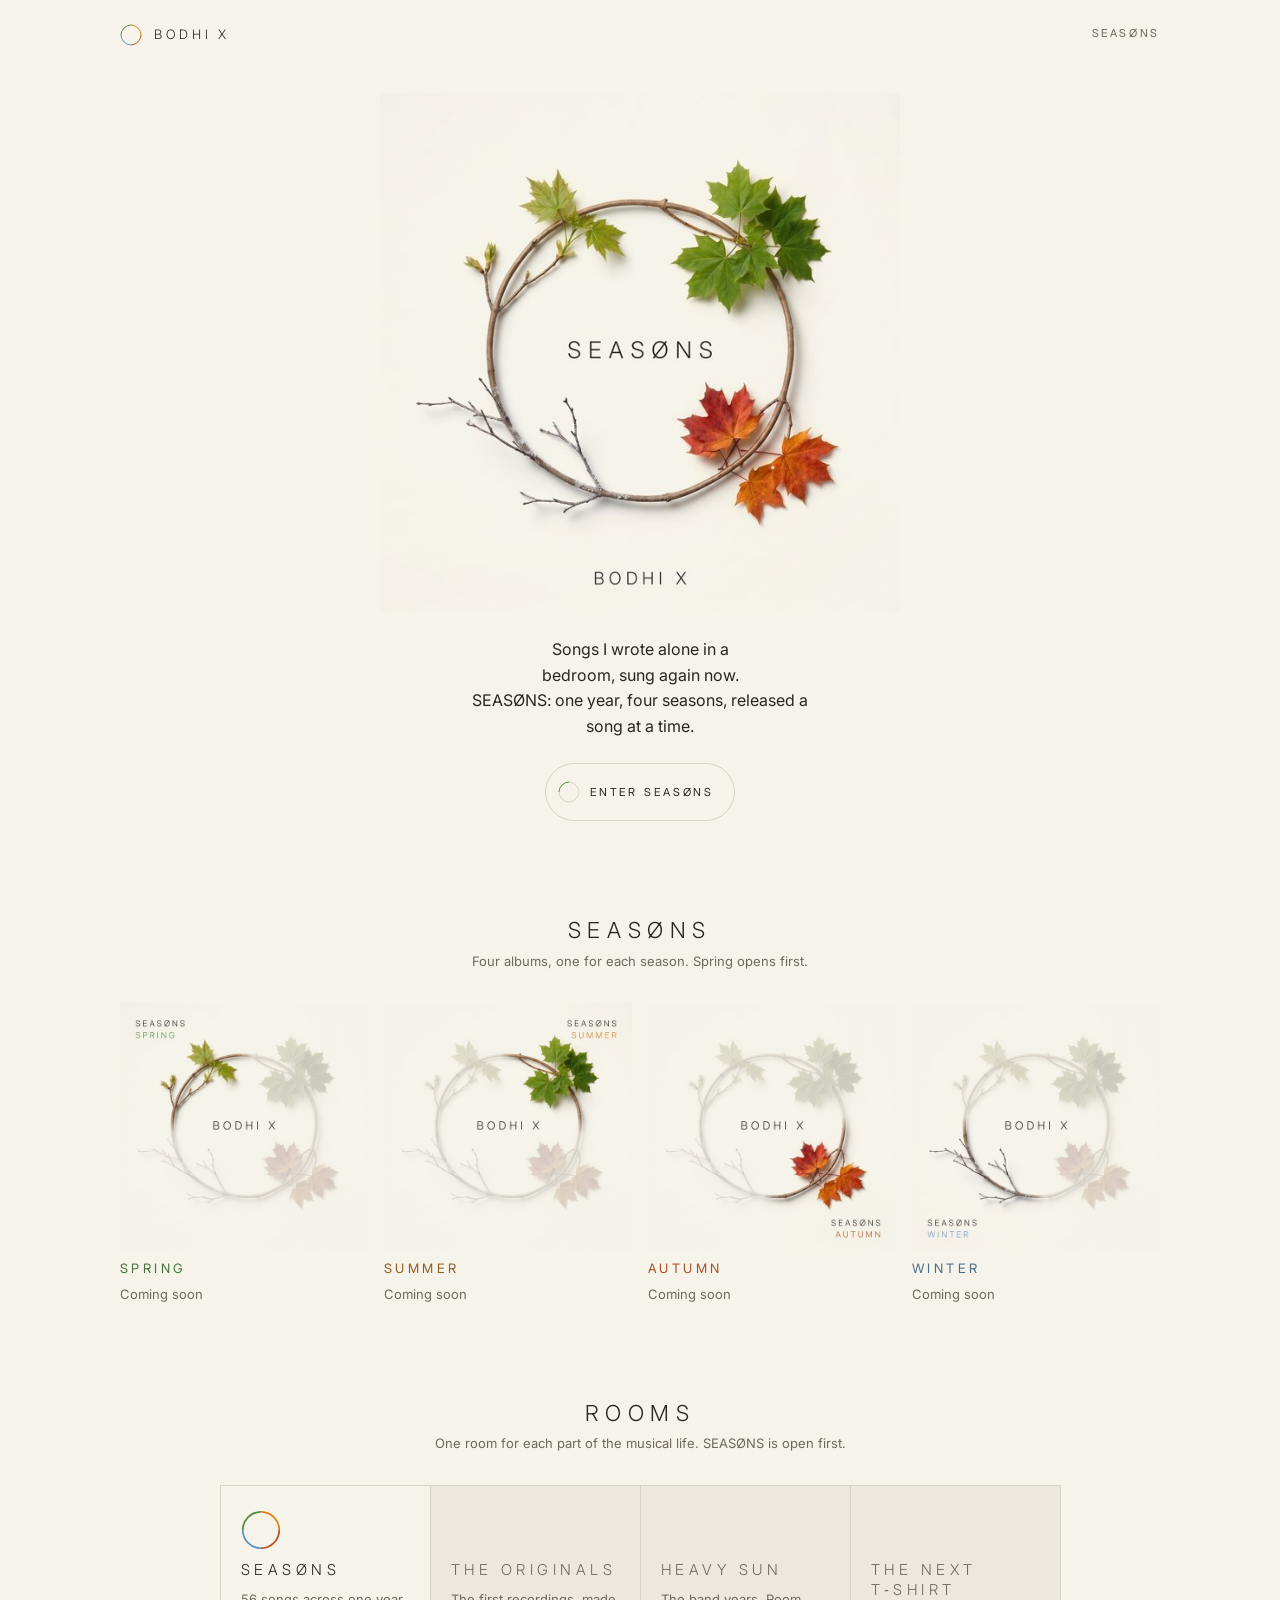
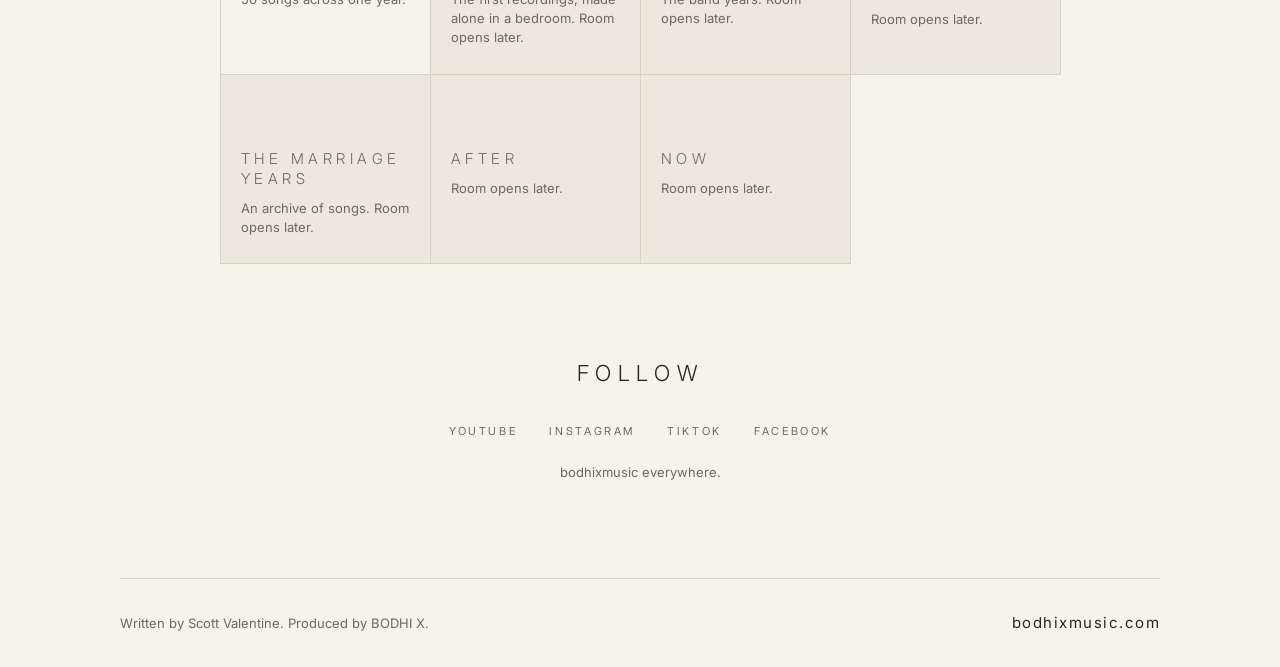
==== index.html @ 912df607 "bodhixmusic.com pre-launch site v1: home, the SEASØNS room, brand tokens and marks" ====
<!doctype html>
<html lang="en">
<head>
<meta charset="utf-8">
<meta name="viewport" content="width=device-width, initial-scale=1, viewport-fit=cover">
<title>BODHI X</title>
<meta name="description" content="Songs I wrote alone in a bedroom, sung again now. SEASØNS: one year, four seasons, released a song at a time.">
<link rel="canonical" href="https://bodhixmusic.com/">
<link rel="icon" type="image/svg+xml" href="/assets/marks/favicon.svg">
<link rel="apple-touch-icon" href="/assets/img/apple-touch-icon.png">
<meta name="theme-color" content="#F6F3EA">
<meta property="og:type" content="website">
<meta property="og:site_name" content="BODHI X">
<meta property="og:title" content="BODHI X">
<meta property="og:description" content="Songs I wrote alone in a bedroom, sung again now. SEASØNS: one year, four seasons, released a song at a time.">
<meta property="og:url" content="https://bodhixmusic.com/">
<meta property="og:image" content="https://bodhixmusic.com/assets/img/og-bodhixmusic-1200x630.jpg">
<meta property="og:image:width" content="1200">
<meta property="og:image:height" content="630">
<meta property="og:image:alt" content="The SEASØNS album cover: a branch bent into a circle carrying the year, with BODHI X below.">
<meta name="twitter:card" content="summary_large_image">
<link rel="preload" href="/assets/fonts/inter-variable-opsz-wght.woff2" as="font" type="font/woff2" crossorigin>
<link rel="stylesheet" href="/assets/tokens/tokens.css">
<link rel="stylesheet" href="/assets/css/bodhix.css">
<link rel="stylesheet" href="/assets/css/site.css">
</head>
<body class="bx">
<header class="site-head">
  <a class="home" href="/" aria-label="BODHI X, home"><img src="/assets/marks/ring-year.svg" alt="" width="22" height="22"><span class="bx-caps">BODHI X</span></a>
  <nav aria-label="Main"><a class="bx-tb" href="/seasons/">SEASØNS</a></nav>
</header>

<main>
  <section class="hero" aria-labelledby="hero-title">
    <h1 id="hero-title" class="visually-hidden">BODHI X: SEASØNS</h1>
    <a class="cover" href="/seasons/">
      <img src="/assets/img/seasons-complete-cover-1200.jpg" srcset="/assets/img/seasons-complete-cover-600.jpg 600w, /assets/img/seasons-complete-cover-1200.jpg 1200w" sizes="(min-width: 640px) 520px, 92vw" width="1200" height="1200" alt="The SEASØNS album cover: a real branch bent into a circle, carrying the year from spring buds to bare winter twigs, with SEASØNS in the open centre and BODHI X below.">
    </a>
    <p class="bio">Songs I wrote alone in a bedroom, sung again now.<br>SEASØNS: one year, four seasons, released a song at a time.</p>
    <a class="bx-seed enter" href="/seasons/"><img src="/assets/marks/ring-spring.svg" alt="" width="22" height="22"><span>Enter SEASØNS</span></a>
  </section>

  <section class="seasons" aria-labelledby="seasons-title">
    <h2 id="seasons-title" class="bx-caps section-title">SEASØNS</h2>
    <p class="bx-note lead">Four albums, one for each season. Spring opens first.</p>
    <ul class="season-grid">
      <li><img src="/assets/img/seasons-spring-cover-600.jpg" width="600" height="600" loading="lazy" alt="SEASØNS: Spring cover, the spring quarter of the branch in colour."><span class="bx-caps bx-label bx-spring">Spring</span><span class="bx-note">Coming soon</span></li>
      <li><img src="/assets/img/seasons-summer-cover-600.jpg" width="600" height="600" loading="lazy" alt="SEASØNS: Summer cover, the summer quarter of the branch in colour."><span class="bx-caps bx-label bx-summer">Summer</span><span class="bx-note">Coming soon</span></li>
      <li><img src="/assets/img/seasons-autumn-cover-600.jpg" width="600" height="600" loading="lazy" alt="SEASØNS: Autumn cover, the autumn quarter of the branch in colour."><span class="bx-caps bx-label bx-autumn">Autumn</span><span class="bx-note">Coming soon</span></li>
      <li><img src="/assets/img/seasons-winter-cover-600.jpg" width="600" height="600" loading="lazy" alt="SEASØNS: Winter cover, the winter quarter of the branch in colour."><span class="bx-caps bx-label bx-winter">Winter</span><span class="bx-note">Coming soon</span></li>
    </ul>
  </section>

  <section class="eras-wrap" aria-labelledby="eras-title">
    <h2 id="eras-title" class="bx-caps section-title">Rooms</h2>
    <p class="bx-note lead">One room for each part of the musical life. SEASØNS is open first.</p>
    <div class="bx-eras">
      <a class="bx-era open" href="/seasons/"><img class="mark" src="/assets/marks/ring-year.svg" alt="" width="40" height="40"><span class="bx-caps bx-title">SEASØNS</span><span class="bx-note">56 songs across one year.</span></a>
      <div class="bx-era closed"><span class="mark"></span><span class="bx-caps bx-title">The originals</span><span class="bx-note">The first recordings, made alone in a bedroom. Room opens later.</span></div>
      <div class="bx-era closed"><span class="mark"></span><span class="bx-caps bx-title">Heavy Sun</span><span class="bx-note">The band years. Room opens later.</span></div>
      <div class="bx-era closed"><span class="mark"></span><span class="bx-caps bx-title">The Next T‑Shirt</span><span class="bx-note">Room opens later.</span></div>
      <div class="bx-era closed"><span class="mark"></span><span class="bx-caps bx-title">The marriage years</span><span class="bx-note">An archive of songs. Room opens later.</span></div>
      <div class="bx-era closed"><span class="mark"></span><span class="bx-caps bx-title">After</span><span class="bx-note">Room opens later.</span></div>
      <div class="bx-era closed"><span class="mark"></span><span class="bx-caps bx-title">Now</span><span class="bx-note">Room opens later.</span></div>
    </div>
  </section>

  <!-- Mailing list: a spot is kept here for later. No sign-up form yet. -->

  <section class="follow" aria-labelledby="follow-title">
    <h2 id="follow-title" class="bx-caps section-title">Follow</h2>
    <ul class="links">
      <li><a class="bx-tb" href="https://www.youtube.com/@bodhixmusic" rel="me noopener" target="_blank">YouTube</a></li>
      <li><a class="bx-tb" href="https://www.instagram.com/bodhixmusic" rel="me noopener" target="_blank">Instagram</a></li>
      <li><a class="bx-tb" href="https://www.tiktok.com/@bodhixmusic" rel="me noopener" target="_blank">TikTok</a></li>
      <li><a class="bx-tb" href="https://www.facebook.com/bodhixmusic" rel="me noopener" target="_blank">Facebook</a></li>
    </ul>
    <p class="bx-note">bodhixmusic everywhere.</p>
  </section>
</main>

<footer class="site-foot">
  <p class="bx-note">Written by Scott Valentine. Produced by BODHI X.</p>
  <p class="bx-domain">bodhixmusic.com</p>
</footer>
</body>
</html>
---- assets/tokens/tokens.css ----
/* BODHI X tokens, generated from tokens/tokens.json. Single paper theme by design. */
@font-face{font-family:Inter;src:url(../fonts/inter-variable-opsz-wght.woff2) format("woff2");font-weight:100 900;font-display:swap}
:root{
  --paper:#F6F3EA;
  --paper-deep:#ECE8DE;
  --ink:#282623;
  --ink-2:#6E685F;
  --ghost:#D8D2C6;
  --spring:#528E42;
  --summer:#DE8018;
  --autumn:#BA5426;
  --winter:#5C96BE;
  --spring-text:#47733A;
  --summer-text:#935B1D;
  --autumn-text:#A84E26;
  --winter-text:#496D85;
  --space-1:4px;
  --space-2:8px;
  --space-3:12px;
  --space-4:16px;
  --space-5:24px;
  --space-6:32px;
  --space-7:48px;
  --space-8:64px;
  --space-9:96px;
  --radius-none:0px;
  --radius-pill:999px;
  --radius-round:50%;
  --safe-top-9x16:250px;
  --safe-bottom-9x16:420px;
  --safe-right-9x16:140px;
  --safe-left-9x16:64px;
  --cover-margin:6.25%;
  --endscreen-clear-16x9:44%;
  --font-inter:Inter, "Helvetica Neue", Arial, sans-serif;
  color-scheme:light;
}
.mark{font-family:var(--font-inter);font-size:44px;line-height:1.1;font-weight:300;letter-spacing:0.30em;font-variation-settings:"opsz" 32;text-transform:uppercase}
.title{font-family:var(--font-inter);font-size:22px;line-height:1.2;font-weight:300;letter-spacing:0.30em;font-variation-settings:"opsz" 32;text-transform:uppercase}
.label{font-family:var(--font-inter);font-size:13px;line-height:1.4;font-weight:400;letter-spacing:0.26em;font-variation-settings:"opsz" 32;text-transform:uppercase}
.ui{font-family:var(--font-inter);font-size:11px;line-height:1.3;font-weight:400;letter-spacing:0.24em;font-variation-settings:"opsz" 32;text-transform:uppercase}
.lyric-lg{font-family:var(--font-inter);font-size:32px;line-height:1.4;font-weight:300;letter-spacing:0.01em;font-variation-settings:"opsz" 32}
.lyric{font-family:var(--font-inter);font-size:20px;line-height:1.5;font-weight:300;letter-spacing:0.01em;font-variation-settings:"opsz" 32}
.body{font-family:var(--font-inter);font-size:15px;line-height:1.6;font-weight:400}
.note{font-family:var(--font-inter);font-size:13px;line-height:1.45;font-weight:400}
.domain{font-family:var(--font-inter);font-size:15px;line-height:1.3;font-weight:400;letter-spacing:0.10em}
---- assets/css/bodhix.css ----
/* BODHI X spine components. Class prefix bx-. Values come from tokens.css; fallbacks match tokens.json. */
.bx{font-family:var(--font-inter,Inter,"Helvetica Neue",Arial,sans-serif);color:var(--ink,#282623);-webkit-font-smoothing:antialiased}
.bx-caps{text-transform:uppercase;font-weight:300;font-variation-settings:"opsz" 32;letter-spacing:.30em;margin-right:-.30em}
.bx-mark{font-size:44px;line-height:1.1}
.bx-title{font-size:22px;line-height:1.2}
.bx-label{font-size:13px;line-height:1.4;font-weight:400;letter-spacing:.26em;margin-right:-.26em}
.bx-domain{font-size:15px;letter-spacing:.10em;font-weight:400}
.bx-note{font-size:13px;line-height:1.45;color:var(--ink-2,#6E685F)}
.bx-lyric{font-weight:300;font-variation-settings:"opsz" 32;font-size:20px;line-height:1.5;letter-spacing:.01em;text-wrap:balance}
.bx-lyric .w{opacity:.28;transition:opacity .35s ease}
.bx-lyric .w.on{opacity:1}
.bx-spring{color:var(--spring-text,#47733A)}.bx-summer{color:var(--summer-text,#935B1D)}.bx-autumn{color:var(--autumn-text,#A84E26)}.bx-winter{color:var(--winter-text,#496D85)}
.bx-lg-spring{color:var(--spring,#528E42)}.bx-lg-summer{color:var(--summer,#DE8018)}.bx-lg-autumn{color:var(--autumn,#BA5426)}.bx-lg-winter{color:var(--winter,#5C96BE)}
.bx-stage{background:var(--paper,#F6F3EA);padding:24px 16px;display:flex;gap:32px;flex-wrap:wrap;align-items:center;justify-content:center}

/* season stack */
.bx-stack{display:inline-flex;flex-direction:column;gap:6px;font-size:13px}
.bx-stack.right{align-items:flex-end;text-align:right}

/* track line: the end card's text stack */
.bx-trackline{display:flex;flex-direction:column;align-items:center;gap:14px;text-align:center}

/* end card */
.bx-endcard{position:relative;aspect-ratio:9/16;width:270px;max-width:100%;background:var(--paper,#F6F3EA);display:flex;flex-direction:column;align-items:center;padding-top:7.8%}
.bx-endcard img{width:87%;aspect-ratio:1;box-shadow:0 8px 22px rgba(40,38,35,.16);display:block}
.bx-endcard .bx-trackline{margin-top:7%;gap:6px}
.bx-endcard .bx-label{font-size:8px}.bx-endcard .bx-title{font-size:13px}.bx-endcard .bx-domain{font-size:8px}

/* paper tab on a song world */
.bx-tab{display:inline-flex;flex-direction:column;align-items:center;gap:8px;background:var(--paper,#F6F3EA);padding:14px 28px}
.bx-tab .bx-title{font-size:15px}.bx-tab .bx-label{font-size:10px}

/* web: actions */
.bx-tb{background:none;border:0;padding:0;min-height:44px;cursor:pointer;color:var(--ink-2,#6E685F);font:inherit;font-size:11px;font-weight:400;letter-spacing:.24em;text-transform:uppercase;font-variation-settings:"opsz" 32;border-bottom:1px solid transparent;transition:color .3s}
.bx-tb:hover,.bx-tb[aria-pressed="true"]{color:var(--ink,#282623)}
.bx-tb[aria-pressed="true"]{border-bottom-color:currentColor}
.bx-seed{display:inline-flex;align-items:center;gap:10px;min-height:44px;padding:6px 20px 6px 12px;border:1px solid var(--ghost,#D8D2C6);border-radius:var(--radius-pill,999px);background:var(--paper,#F6F3EA);color:var(--ink,#282623);cursor:pointer;font:inherit;font-size:11px;letter-spacing:.26em;text-transform:uppercase;font-variation-settings:"opsz" 32;transition:border-color .3s}
.bx-seed:hover{border-color:var(--ink-2,#6E685F)}
.bx-round{width:46px;height:46px;border-radius:50%;border:1px solid var(--ghost,#D8D2C6);background:transparent;display:grid;place-items:center;color:var(--ink,#282623);cursor:pointer;transition:border-color .3s}
.bx-round:hover{border-color:var(--ink-2,#6E685F)}
.bx-round svg{width:18px;height:18px}
.bx-round.small{width:40px;height:40px;color:var(--ink-2,#6E685F)}.bx-round.small svg{width:12px;height:12px}
:focus-visible{outline:2px solid var(--ink,#282623);outline-offset:4px}

/* web: player dock */
.bx-dock{display:flex;align-items:center;gap:14px;max-width:520px;width:100%}
.bx-dock .trk{flex:1;min-width:0}
.bx-dock .trk p{margin:0}
.bx-time{font-size:12px;color:var(--ink-2,#6E685F);font-variant-numeric:tabular-nums}

/* web: song list */
.bx-songs{list-style:none;margin:0;padding:0;max-width:520px;width:100%}
.bx-song{display:grid;grid-template-columns:3.5em 1fr auto;align-items:center;gap:12px;padding:12px 0;border-bottom:1px solid var(--ghost,#D8D2C6)}
.bx-song .n{font-size:12px;color:var(--ink-2,#6E685F);font-variant-numeric:tabular-nums;letter-spacing:.1em}
.bx-song .t{font-size:13px;letter-spacing:.26em;text-transform:uppercase;font-variation-settings:"opsz" 32;font-weight:400}
.bx-song .s{font-size:12px;color:var(--ink-2,#6E685F)}
.bx-song.waiting .t{color:var(--ink-2,#6E685F)}
.bx-dot{display:inline-block;width:7px;height:7px;border-radius:50%;margin-right:8px;vertical-align:1px;background:var(--ghost,#D8D2C6)}
.bx-dot.spring{background:var(--spring,#528E42)}.bx-dot.summer{background:var(--summer,#DE8018)}.bx-dot.autumn{background:var(--autumn,#BA5426)}.bx-dot.winter{background:var(--winter,#5C96BE)}

/* web: era room */
.bx-eras{display:grid;grid-template-columns:repeat(auto-fit,minmax(200px,1fr));gap:1px;background:var(--ghost,#D8D2C6);border:1px solid var(--ghost,#D8D2C6);max-width:640px;width:100%}
.bx-era{background:var(--paper,#F6F3EA);padding:24px 20px;display:flex;flex-direction:column;gap:10px;min-height:140px}
.bx-era .mark{width:40px;height:40px}
.bx-era.closed{background:var(--paper-deep,#ECE8DE)}
.bx-era.closed .bx-title{color:var(--ink-2,#6E685F)}

/* web: credits */
.bx-credits{display:grid;grid-template-columns:auto 1fr;gap:4px 18px;font-size:14px;margin:0}
.bx-credits dt{color:var(--ink-2,#6E685F)}.bx-credits dd{margin:0}
---- assets/css/site.css ----
/* bodhixmusic.com page layout. Colours, type and components come from tokens.css and bodhix.css. Sparse like the cover: one subject, centred, paper around it. */
html{background:var(--paper)}
body{margin:0;background:var(--paper);color:var(--ink);font-family:var(--font-inter);font-size:15px;line-height:1.6;-webkit-font-smoothing:antialiased;
  padding-left:max(16px,env(safe-area-inset-left,0px));padding-right:max(16px,env(safe-area-inset-right,0px))}
a{color:inherit}
img{max-width:100%;height:auto;display:block}
.visually-hidden{position:absolute!important;width:1px;height:1px;overflow:hidden;clip:rect(0 0 0 0);white-space:nowrap}

.site-head{display:flex;justify-content:space-between;align-items:center;max-width:1040px;margin:0 auto;
  padding-top:calc(env(safe-area-inset-top,0px) + 12px);padding-bottom:12px}
.site-head nav a{text-decoration:none;display:inline-flex;align-items:center}
.home{display:inline-flex;align-items:center;gap:12px;text-decoration:none;min-height:44px}
.home .bx-caps{font-size:13px;letter-spacing:.30em}

main{max-width:1040px;margin:0 auto;display:grid;gap:var(--space-9)}

.hero{display:flex;flex-direction:column;align-items:center;text-align:center;gap:var(--space-5);padding-top:var(--space-5)}
.hero .cover{display:block;width:min(520px,100%)}
.hero .cover img{width:100%;aspect-ratio:1}
.bio{margin:0;max-width:34ch;font-size:16px;line-height:1.6;text-wrap:balance}
.enter{text-decoration:none}
.enter span{white-space:nowrap}

.section-title{margin:0;font-size:22px;line-height:1.2;letter-spacing:.30em;text-align:center}
.lead{margin:var(--space-2) 0 0;text-align:center}
.seasons,.eras-wrap,.follow{display:flex;flex-direction:column;align-items:center}

.season-grid{list-style:none;margin:var(--space-6) 0 0;padding:0;display:grid;grid-template-columns:repeat(2,minmax(0,1fr));gap:var(--space-5) var(--space-4);width:100%;max-width:640px}
@media (min-width:860px){.season-grid{grid-template-columns:repeat(4,minmax(0,1fr));max-width:1040px}}
.season-grid li{display:flex;flex-direction:column;gap:var(--space-2);min-width:0}
.season-grid img{width:100%;aspect-ratio:1;background:var(--paper-deep)}
.season-grid .bx-label{margin-right:0}

.eras-wrap .bx-eras{margin-top:var(--space-6);background:none;border:0;gap:0;padding:1px 0 0 1px;max-width:840px}
.eras-wrap .bx-era{border:1px solid var(--ghost);margin:-1px 0 0 -1px}
.bx-era{text-decoration:none}
.bx-era.open:hover .bx-title,.bx-era.open:focus-visible .bx-title{text-decoration:underline;text-underline-offset:6px;text-decoration-thickness:1px}
.bx-era .bx-title{font-size:15px;line-height:1.35}
.bx-era .mark{display:block}

.follow .links{list-style:none;margin:var(--space-5) 0 var(--space-2);padding:0;display:flex;flex-wrap:wrap;justify-content:center;gap:var(--space-2) var(--space-6)}
.follow .bx-tb{display:inline-flex;align-items:center;text-decoration:none}
.follow .bx-note{margin:0}

.site-foot{max-width:1040px;margin:var(--space-9) auto 0;padding:var(--space-6) 0 calc(env(safe-area-inset-bottom,0px) + var(--space-6));border-top:1px solid var(--ghost);
  display:flex;flex-wrap:wrap;justify-content:space-between;align-items:baseline;gap:var(--space-2) var(--space-5)}
.site-foot p{margin:0}

@media (prefers-reduced-motion:reduce){*{transition:none!important;animation:none!important}}
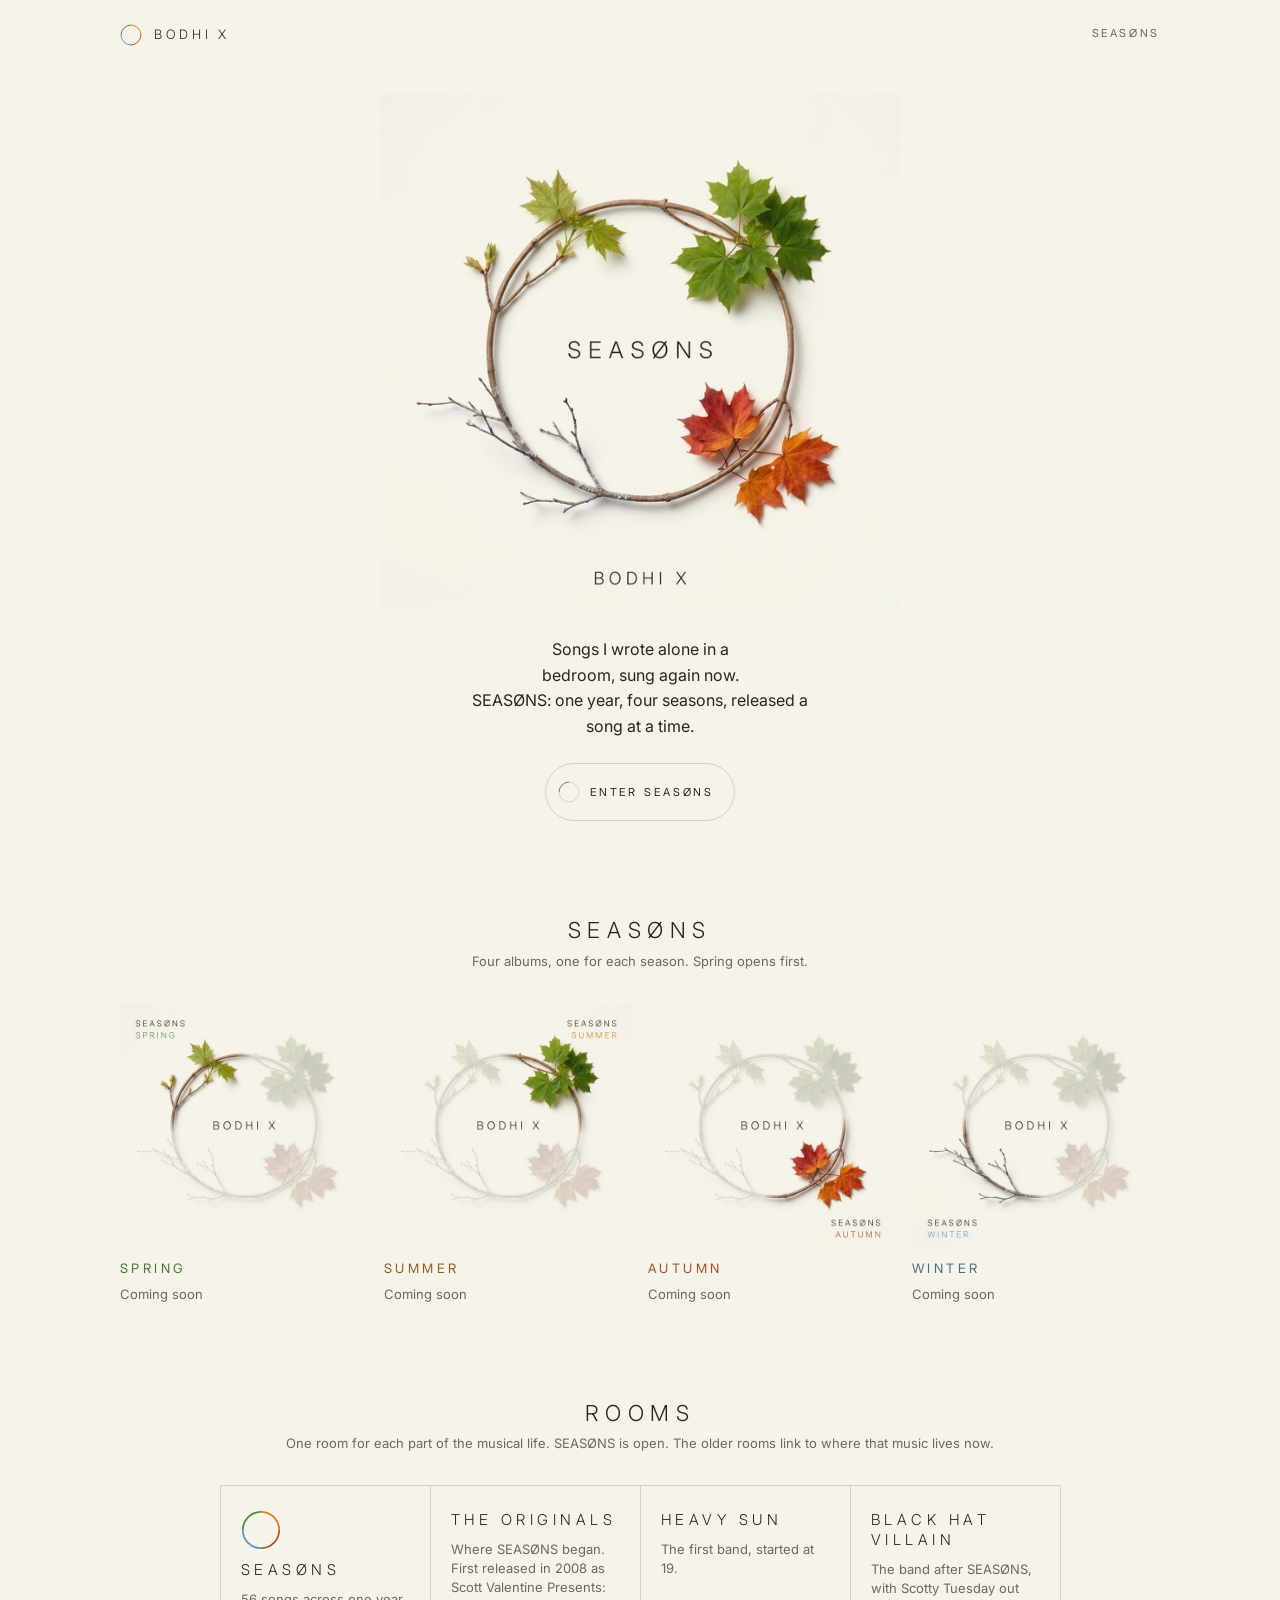
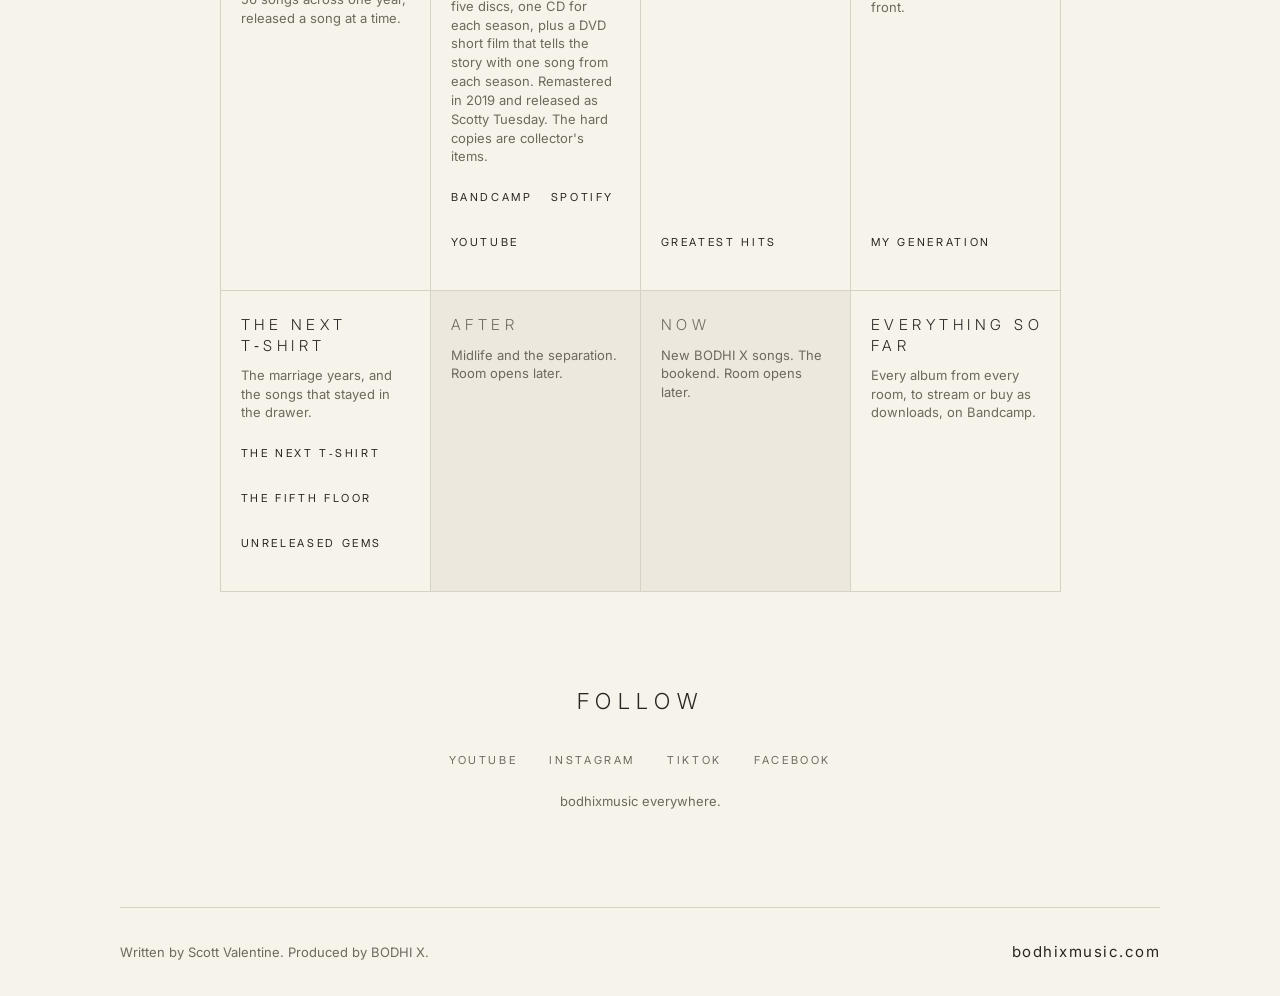
==== commit fba75933: "Rooms: the originals, Heavy Sun, Black Hat Villain and The Next T-Shirt link to the older music Co-A" ====
--- a/index.html
+++ b/index.html
@@ -53,15 +53,16 @@
 
   <section class="eras-wrap" aria-labelledby="eras-title">
     <h2 id="eras-title" class="bx-caps section-title">Rooms</h2>
-    <p class="bx-note lead">One room for each part of the musical life. SEASØNS is open first.</p>
+    <p class="bx-note lead">One room for each part of the musical life. SEASØNS is open. The older rooms link to where that music lives now.</p>
     <div class="bx-eras">
-      <a class="bx-era open" href="/seasons/"><img class="mark" src="/assets/marks/ring-year.svg" alt="" width="40" height="40"><span class="bx-caps bx-title">SEASØNS</span><span class="bx-note">56 songs across one year.</span></a>
-      <div class="bx-era closed"><span class="mark"></span><span class="bx-caps bx-title">The originals</span><span class="bx-note">The first recordings, made alone in a bedroom. Room opens later.</span></div>
-      <div class="bx-era closed"><span class="mark"></span><span class="bx-caps bx-title">Heavy Sun</span><span class="bx-note">The band years. Room opens later.</span></div>
-      <div class="bx-era closed"><span class="mark"></span><span class="bx-caps bx-title">The Next T‑Shirt</span><span class="bx-note">Room opens later.</span></div>
-      <div class="bx-era closed"><span class="mark"></span><span class="bx-caps bx-title">The marriage years</span><span class="bx-note">An archive of songs. Room opens later.</span></div>
-      <div class="bx-era closed"><span class="mark"></span><span class="bx-caps bx-title">After</span><span class="bx-note">Room opens later.</span></div>
-      <div class="bx-era closed"><span class="mark"></span><span class="bx-caps bx-title">Now</span><span class="bx-note">Room opens later.</span></div>
+      <a class="bx-era open" href="/seasons/"><img class="mark" src="/assets/marks/ring-year.svg" alt="" width="40" height="40"><span class="bx-caps bx-title">SEASØNS</span><span class="bx-note">56 songs across one year, released a song at a time.</span></a>
+      <div class="bx-era linked"><span class="bx-caps bx-title">The originals</span><span class="bx-note">Where SEASØNS began. First released in 2008 as Scott Valentine Presents: five discs, one CD for each season, plus a DVD short film that tells the story with one song from each season. Remastered in 2019 and released as Scotty Tuesday. The hard copies are collector's items.</span><span class="era-links"><a class="bx-tb" href="https://scottytuesday.bandcamp.com/album/seasons-original-masters" rel="me noopener" target="_blank">Bandcamp</a><a class="bx-tb" href="https://open.spotify.com/artist/1jKYWx4scefBPx9Z6tCu8C" rel="me noopener" target="_blank">Spotify</a><a class="bx-tb" href="https://www.youtube.com/@ScottValentine1975" rel="me noopener" target="_blank">YouTube</a></span></div>
+      <div class="bx-era linked"><span class="bx-caps bx-title">Heavy Sun</span><span class="bx-note">The first band, started at 19.</span><span class="era-links"><a class="bx-tb" href="https://scottytuesday.bandcamp.com/album/greatest-hits" rel="me noopener" target="_blank">Greatest Hits</a></span></div>
+      <div class="bx-era linked"><span class="bx-caps bx-title">Black Hat Villain</span><span class="bx-note">The band after SEASØNS, with Scotty Tuesday out front.</span><span class="era-links"><a class="bx-tb" href="https://scottytuesday.bandcamp.com/album/my-generation" rel="me noopener" target="_blank">My Generation</a></span></div>
+      <div class="bx-era linked"><span class="bx-caps bx-title">The Next T&#8209;Shirt</span><span class="bx-note">The marriage years, and the songs that stayed in the drawer.</span><span class="era-links"><a class="bx-tb" href="https://scottytuesday.bandcamp.com/album/the-next-t-shirt" rel="me noopener" target="_blank">The Next T&#8209;Shirt</a><a class="bx-tb" href="https://scottytuesday.bandcamp.com/album/the-fifth-floor" rel="me noopener" target="_blank">The Fifth Floor</a><a class="bx-tb" href="https://scottytuesday.bandcamp.com/album/unreleased-gems" rel="me noopener" target="_blank">Unreleased Gems</a></span></div>
+      <div class="bx-era closed"><span class="bx-caps bx-title">After</span><span class="bx-note">Midlife and the separation. Room opens later.</span></div>
+      <div class="bx-era closed"><span class="bx-caps bx-title">Now</span><span class="bx-note">New BODHI X songs. The bookend. Room opens later.</span></div>
+      <a class="bx-era linked all" href="https://scottytuesday.bandcamp.com" rel="me noopener" target="_blank"><span class="bx-caps bx-title">Everything so far</span><span class="bx-note">Every album from every room, to stream or buy as downloads, on Bandcamp.</span></a>
     </div>
   </section>
 
--- a/assets/css/site.css
+++ b/assets/css/site.css
@@ -47,3 +47,13 @@
 .site-foot p{margin:0}
 
 @media (prefers-reduced-motion:reduce){*{transition:none!important;animation:none!important}}
+/* phone fit: keep long tracked room titles inside the screen */
+main,.hero,.seasons,.eras-wrap,.follow{min-width:0;max-width:100%}
+.eras-wrap .bx-eras{grid-template-columns:repeat(auto-fit,minmax(min(200px,100%),1fr))}
+.bx-era,.bx-era .bx-title{min-width:0;overflow-wrap:anywhere}
+/* rooms that link out to the older music */
+.bx-era.linked{background:var(--paper)}
+.era-links{display:flex;flex-wrap:wrap;gap:0 18px;margin-top:auto}
+.era-links .bx-tb{display:inline-flex;align-items:center;text-decoration:none;color:var(--ink)}
+.era-links .bx-tb:hover,.era-links .bx-tb:focus-visible{border-bottom-color:currentColor}
+.bx-era.all:hover .bx-title,.bx-era.all:focus-visible .bx-title{text-decoration:underline;text-underline-offset:6px;text-decoration-thickness:1px}
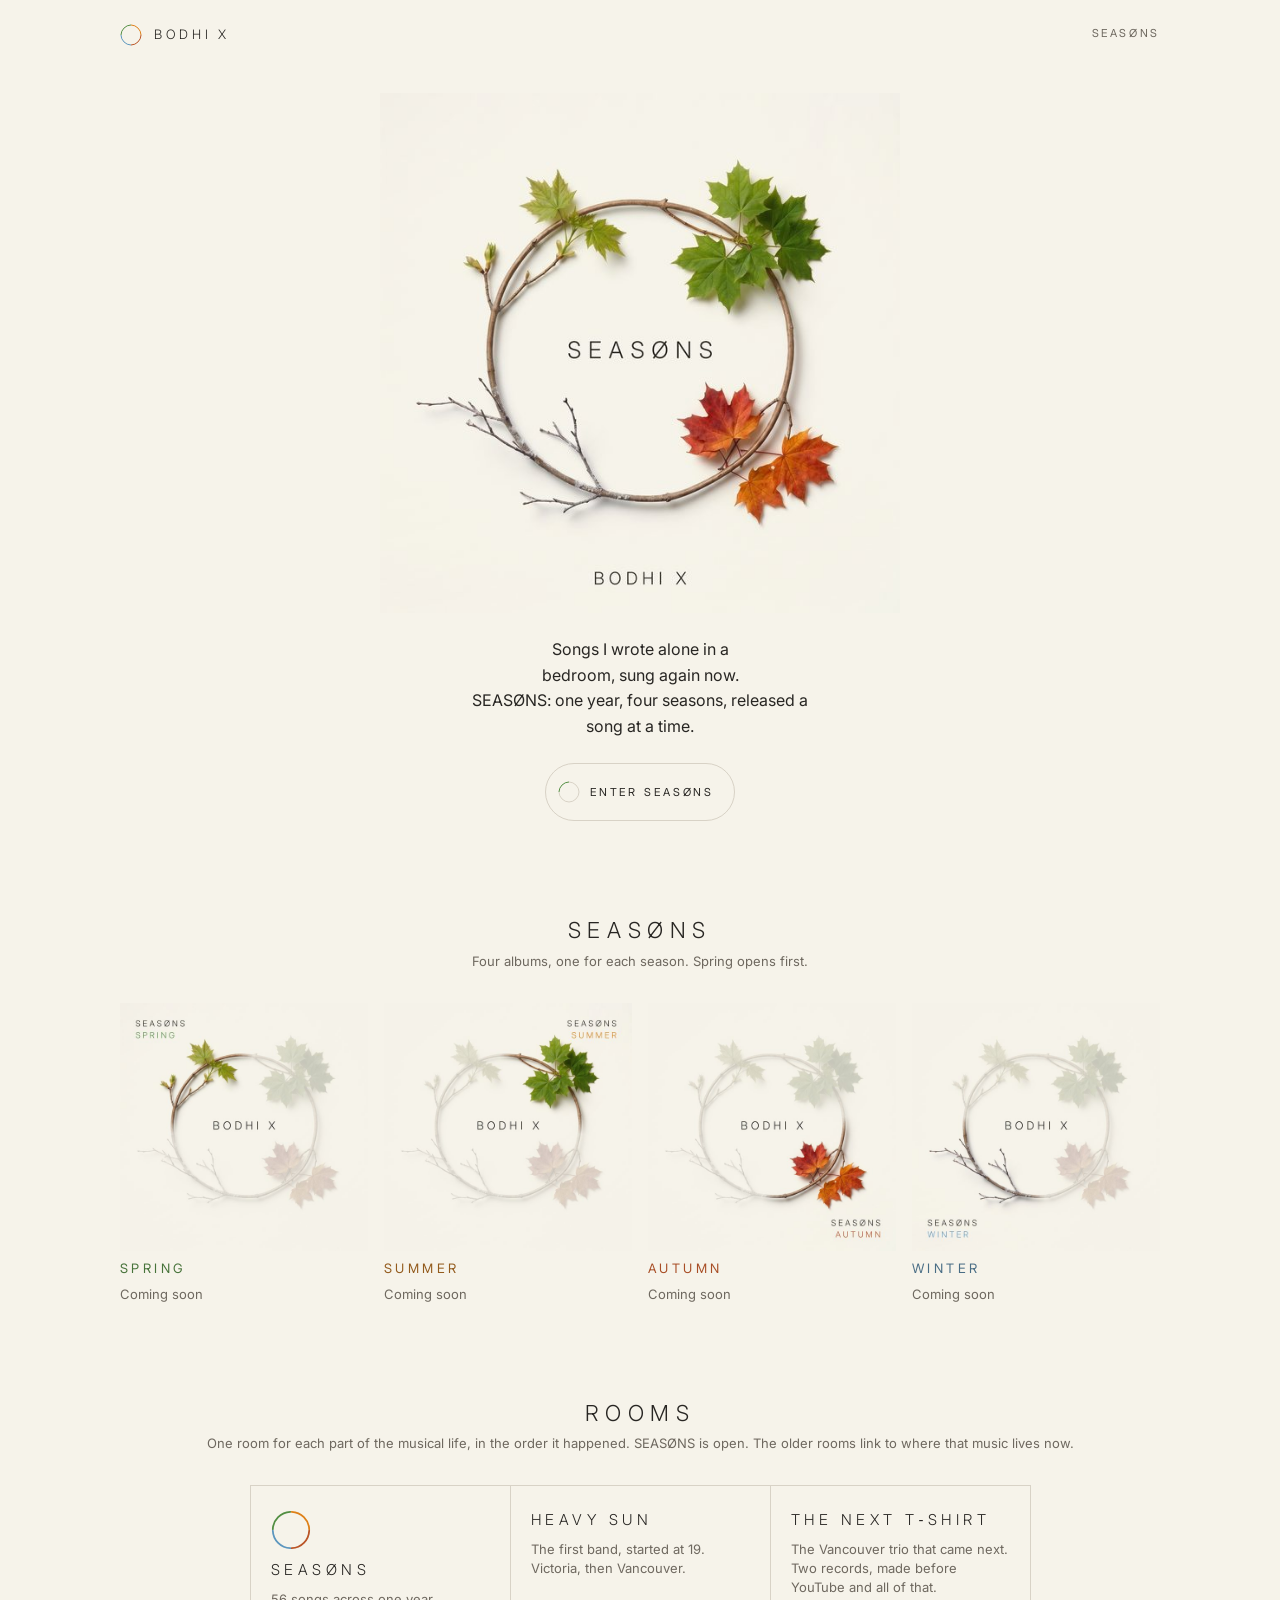
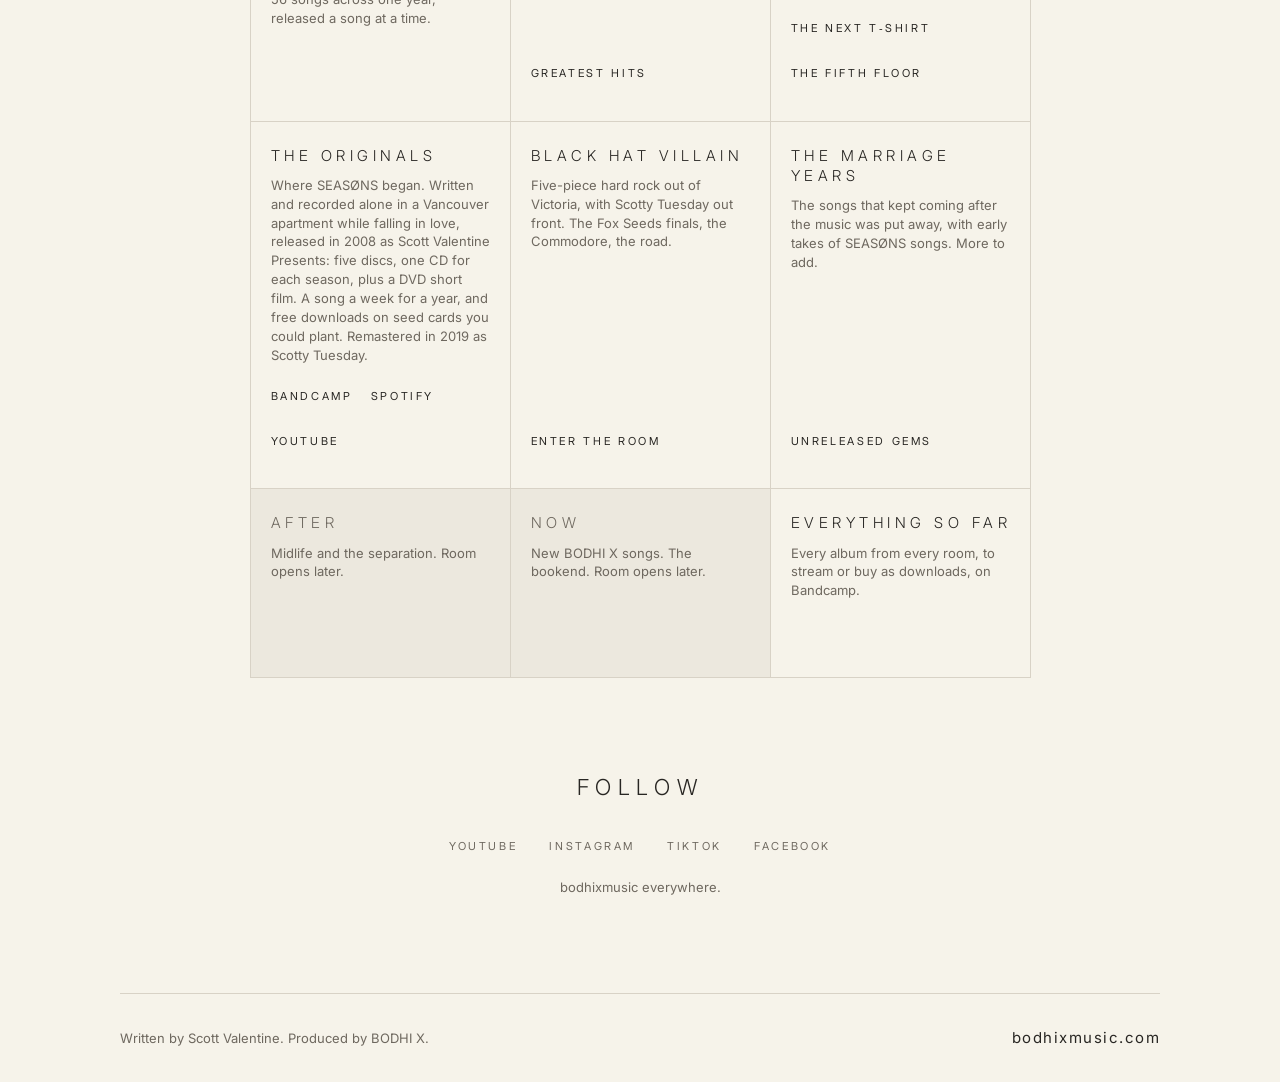
==== commit dab0dd43: "Rooms in the order they happened; Black Hat Villain room page in the My Generation look Co-Authored-" ====
--- a/index.html
+++ b/index.html
@@ -53,13 +53,14 @@
 
   <section class="eras-wrap" aria-labelledby="eras-title">
     <h2 id="eras-title" class="bx-caps section-title">Rooms</h2>
-    <p class="bx-note lead">One room for each part of the musical life. SEASØNS is open. The older rooms link to where that music lives now.</p>
+    <p class="bx-note lead">One room for each part of the musical life, in the order it happened. SEASØNS is open. The older rooms link to where that music lives now.</p>
     <div class="bx-eras">
       <a class="bx-era open" href="/seasons/"><img class="mark" src="/assets/marks/ring-year.svg" alt="" width="40" height="40"><span class="bx-caps bx-title">SEASØNS</span><span class="bx-note">56 songs across one year, released a song at a time.</span></a>
-      <div class="bx-era linked"><span class="bx-caps bx-title">The originals</span><span class="bx-note">Where SEASØNS began. First released in 2008 as Scott Valentine Presents: five discs, one CD for each season, plus a DVD short film that tells the story with one song from each season. Remastered in 2019 and released as Scotty Tuesday. The hard copies are collector's items.</span><span class="era-links"><a class="bx-tb" href="https://scottytuesday.bandcamp.com/album/seasons-original-masters" rel="me noopener" target="_blank">Bandcamp</a><a class="bx-tb" href="https://open.spotify.com/artist/1jKYWx4scefBPx9Z6tCu8C" rel="me noopener" target="_blank">Spotify</a><a class="bx-tb" href="https://www.youtube.com/@ScottValentine1975" rel="me noopener" target="_blank">YouTube</a></span></div>
-      <div class="bx-era linked"><span class="bx-caps bx-title">Heavy Sun</span><span class="bx-note">The first band, started at 19.</span><span class="era-links"><a class="bx-tb" href="https://scottytuesday.bandcamp.com/album/greatest-hits" rel="me noopener" target="_blank">Greatest Hits</a></span></div>
-      <div class="bx-era linked"><span class="bx-caps bx-title">Black Hat Villain</span><span class="bx-note">The band after SEASØNS, with Scotty Tuesday out front.</span><span class="era-links"><a class="bx-tb" href="https://scottytuesday.bandcamp.com/album/my-generation" rel="me noopener" target="_blank">My Generation</a></span></div>
-      <div class="bx-era linked"><span class="bx-caps bx-title">The Next T&#8209;Shirt</span><span class="bx-note">The marriage years, and the songs that stayed in the drawer.</span><span class="era-links"><a class="bx-tb" href="https://scottytuesday.bandcamp.com/album/the-next-t-shirt" rel="me noopener" target="_blank">The Next T&#8209;Shirt</a><a class="bx-tb" href="https://scottytuesday.bandcamp.com/album/the-fifth-floor" rel="me noopener" target="_blank">The Fifth Floor</a><a class="bx-tb" href="https://scottytuesday.bandcamp.com/album/unreleased-gems" rel="me noopener" target="_blank">Unreleased Gems</a></span></div>
+      <div class="bx-era linked"><span class="bx-caps bx-title">Heavy Sun</span><span class="bx-note">The first band, started at 19. Victoria, then Vancouver.</span><span class="era-links"><a class="bx-tb" href="https://scottytuesday.bandcamp.com/album/greatest-hits" rel="me noopener" target="_blank">Greatest Hits</a></span></div>
+      <div class="bx-era linked"><span class="bx-caps bx-title">The Next T&#8209;Shirt</span><span class="bx-note">The Vancouver trio that came next. Two records, made before YouTube and all of that.</span><span class="era-links"><a class="bx-tb" href="https://scottytuesday.bandcamp.com/album/the-next-t-shirt" rel="me noopener" target="_blank">The Next T&#8209;Shirt</a><a class="bx-tb" href="https://scottytuesday.bandcamp.com/album/the-fifth-floor" rel="me noopener" target="_blank">The Fifth Floor</a></span></div>
+      <div class="bx-era linked"><span class="bx-caps bx-title">The originals</span><span class="bx-note">Where SEASØNS began. Written and recorded alone in a Vancouver apartment while falling in love, released in 2008 as Scott Valentine Presents: five discs, one CD for each season, plus a DVD short film. A song a week for a year, and free downloads on seed cards you could plant. Remastered in 2019 as Scotty Tuesday.</span><span class="era-links"><a class="bx-tb" href="https://scottytuesday.bandcamp.com/album/seasons-original-masters" rel="me noopener" target="_blank">Bandcamp</a><a class="bx-tb" href="https://open.spotify.com/artist/1jKYWx4scefBPx9Z6tCu8C" rel="me noopener" target="_blank">Spotify</a><a class="bx-tb" href="https://www.youtube.com/@ScottValentine1975" rel="me noopener" target="_blank">YouTube</a></span></div>
+      <a class="bx-era open" href="/black-hat-villain/"><span class="bx-caps bx-title">Black Hat Villain</span><span class="bx-note">Five-piece hard rock out of Victoria, with Scotty Tuesday out front. The Fox Seeds finals, the Commodore, the road.</span><span class="era-links"><span class="bx-tb">Enter the room</span></span></a>
+      <div class="bx-era linked"><span class="bx-caps bx-title">The marriage years</span><span class="bx-note">The songs that kept coming after the music was put away, with early takes of SEASØNS songs. More to add.</span><span class="era-links"><a class="bx-tb" href="https://scottytuesday.bandcamp.com/album/unreleased-gems" rel="me noopener" target="_blank">Unreleased Gems</a></span></div>
       <div class="bx-era closed"><span class="bx-caps bx-title">After</span><span class="bx-note">Midlife and the separation. Room opens later.</span></div>
       <div class="bx-era closed"><span class="bx-caps bx-title">Now</span><span class="bx-note">New BODHI X songs. The bookend. Room opens later.</span></div>
       <a class="bx-era linked all" href="https://scottytuesday.bandcamp.com" rel="me noopener" target="_blank"><span class="bx-caps bx-title">Everything so far</span><span class="bx-note">Every album from every room, to stream or buy as downloads, on Bandcamp.</span></a>
--- a/assets/css/site.css
+++ b/assets/css/site.css
@@ -57,3 +57,5 @@
 .era-links .bx-tb{display:inline-flex;align-items:center;text-decoration:none;color:var(--ink)}
 .era-links .bx-tb:hover,.era-links .bx-tb:focus-visible{border-bottom-color:currentColor}
 .bx-era.all:hover .bx-title,.bx-era.all:focus-visible .bx-title{text-decoration:underline;text-underline-offset:6px;text-decoration-thickness:1px}
+/* rooms grid: three across on wide screens so nine rooms sit in a square */
+.eras-wrap .bx-eras{max-width:780px}
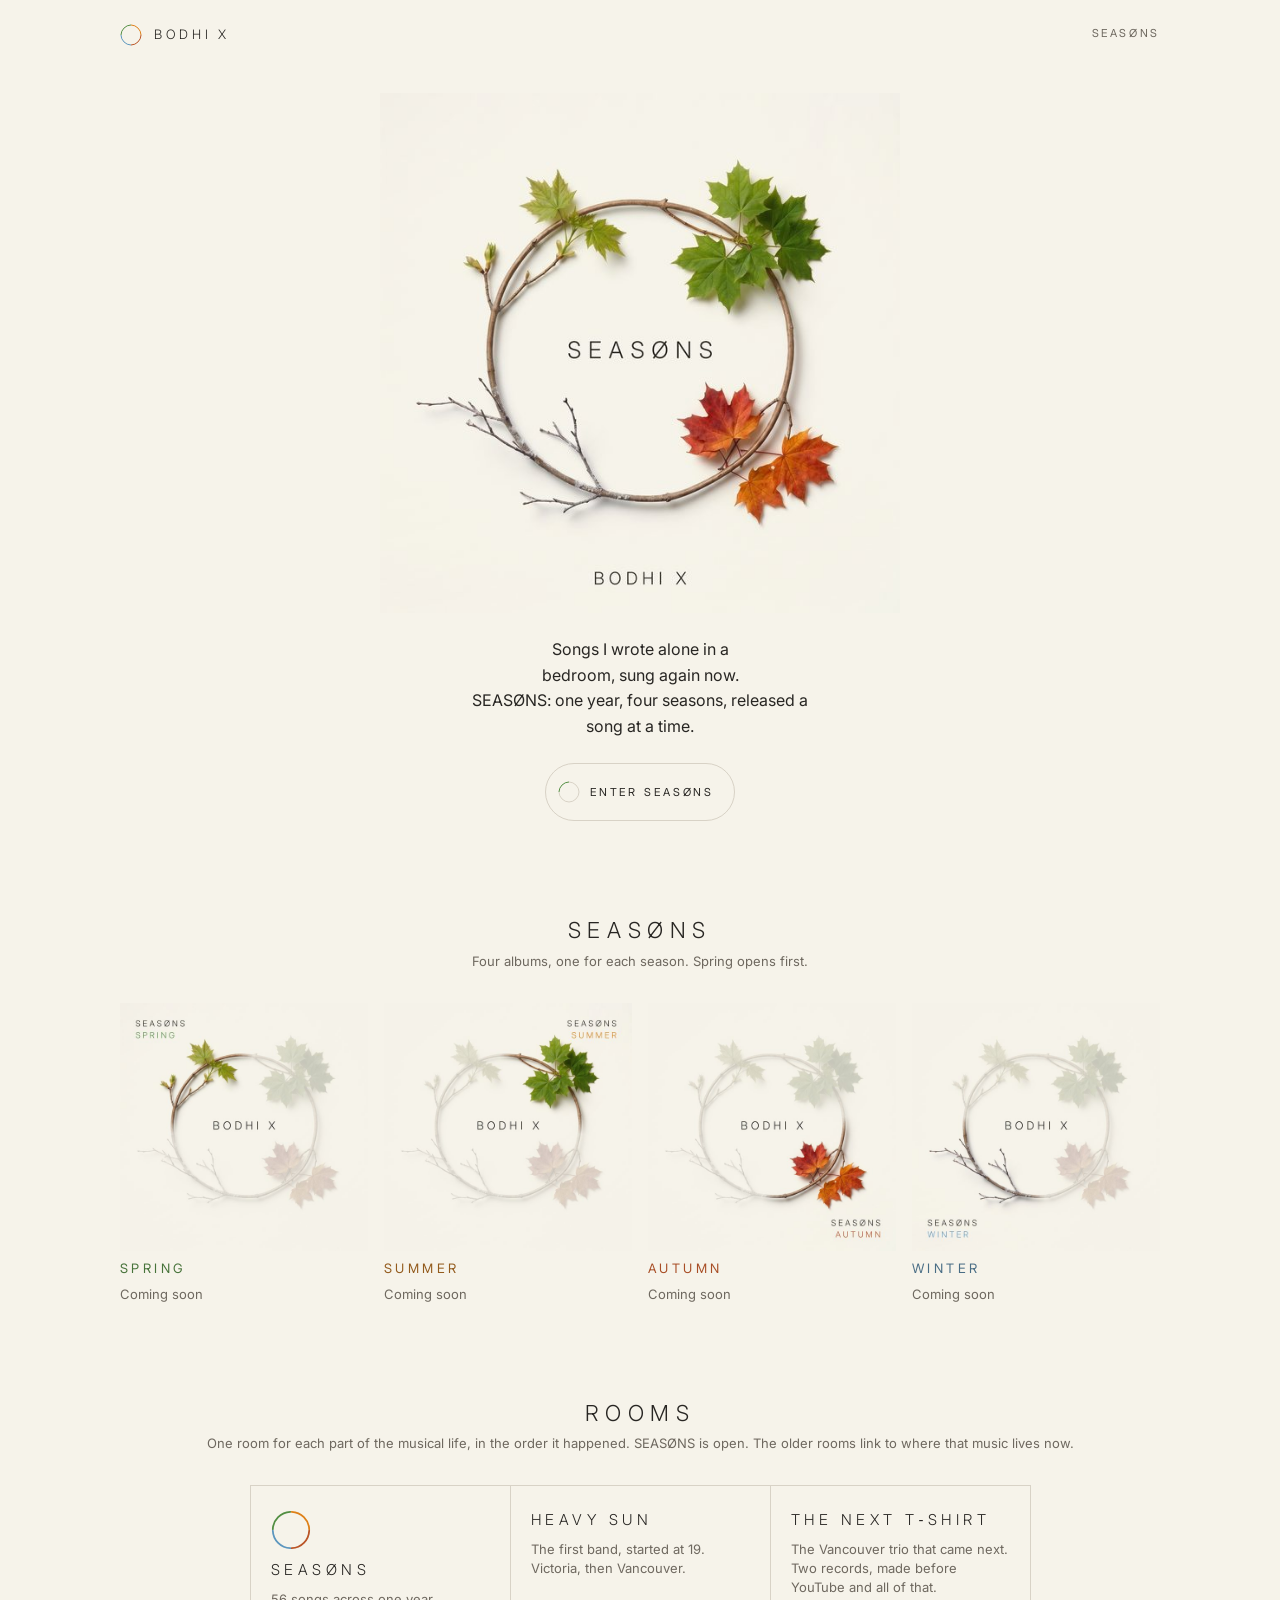
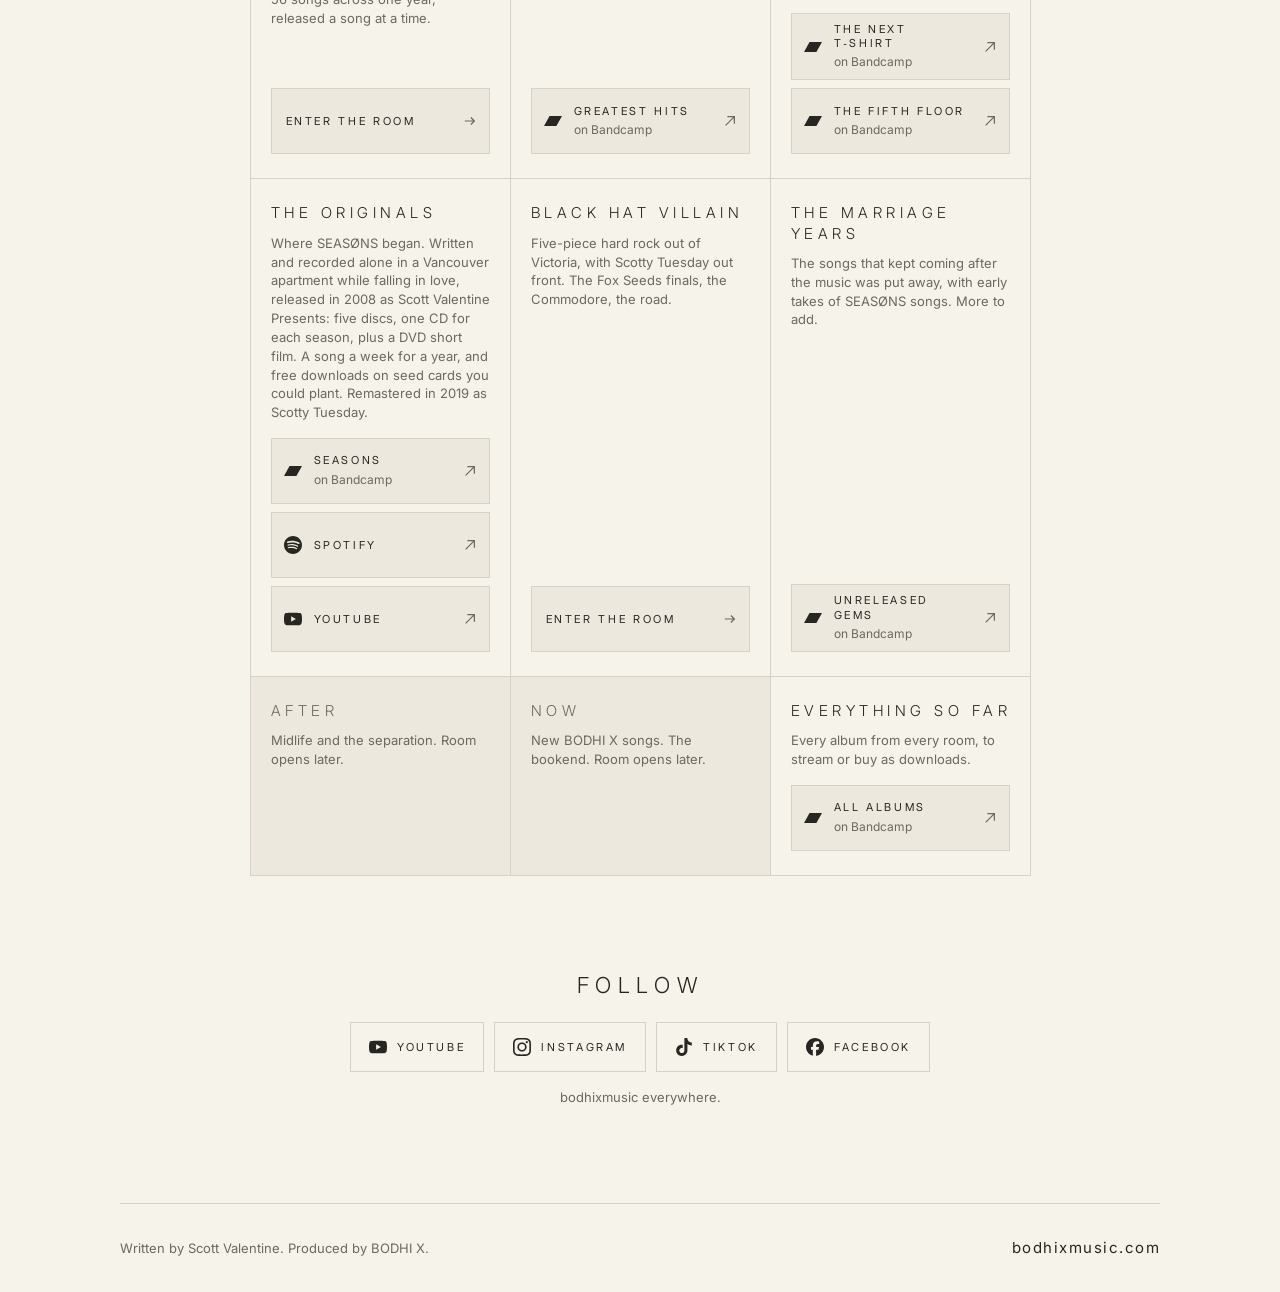
==== commit db1409ee: "Links look like links: stacked room buttons with platform icons; icons on Follow links Co-Authored-B" ====
--- a/index.html
+++ b/index.html
@@ -25,6 +25,7 @@
 <link rel="stylesheet" href="/assets/css/site.css">
 </head>
 <body class="bx">
+<svg class="icon-sprite" aria-hidden="true" style="position:absolute;width:0;height:0;overflow:hidden" xmlns="http://www.w3.org/2000/svg"><symbol id="i-bandcamp" viewBox="0 0 24 24"><path d="M0 18.75l7.437-13.5H24l-7.438 13.5H0z"/></symbol><symbol id="i-spotify" viewBox="0 0 24 24"><path d="M12 0C5.4 0 0 5.4 0 12s5.4 12 12 12 12-5.4 12-12S18.66 0 12 0zm5.521 17.34c-.24.359-.66.48-1.021.24-2.82-1.74-6.36-2.101-10.561-1.141-.418.122-.779-.179-.899-.539-.12-.421.18-.78.54-.9 4.56-1.021 8.52-.6 11.64 1.32.42.18.479.659.301 1.02zm1.44-3.3c-.301.42-.841.6-1.262.3-3.239-1.98-8.159-2.58-11.939-1.38-.479.12-1.02-.12-1.14-.6-.12-.48.12-1.021.6-1.141C9.6 9.9 15 10.561 18.72 12.84c.361.181.54.78.241 1.2zm.12-3.36C15.24 8.4 8.82 8.16 5.16 9.301c-.6.179-1.2-.181-1.38-.721-.18-.601.18-1.2.72-1.381 4.26-1.26 11.28-1.02 15.721 1.621.539.3.719 1.02.419 1.56-.299.421-1.02.599-1.559.3z"/></symbol><symbol id="i-youtube" viewBox="0 0 24 24"><path d="M23.498 6.186a3.016 3.016 0 0 0-2.122-2.136C19.505 3.545 12 3.545 12 3.545s-7.505 0-9.377.505A3.017 3.017 0 0 0 .502 6.186C0 8.07 0 12 0 12s0 3.93.502 5.814a3.016 3.016 0 0 0 2.122 2.136c1.871.505 9.376.505 9.376.505s7.505 0 9.377-.505a3.015 3.015 0 0 0 2.122-2.136C24 15.93 24 12 24 12s0-3.93-.502-5.814zM9.545 15.568V8.432L15.818 12l-6.273 3.568z"/></symbol><symbol id="i-instagram" viewBox="0 0 24 24"><path d="M7.0301.084c-1.2768.0602-2.1487.264-2.911.5634-.7888.3075-1.4575.72-2.1228 1.3877-.6652.6677-1.075 1.3368-1.3802 2.127-.2954.7638-.4956 1.6365-.552 2.914-.0564 1.2775-.0689 1.6882-.0626 4.947.0062 3.2586.0206 3.6671.0825 4.9473.061 1.2765.264 2.1482.5635 2.9107.308.7889.72 1.4573 1.388 2.1228.6679.6655 1.3365 1.0743 2.1285 1.38.7632.295 1.6361.4961 2.9134.552 1.2773.056 1.6884.069 4.9462.0627 3.2578-.0062 3.668-.0207 4.9478-.0814 1.28-.0607 2.147-.2652 2.9098-.5633.7889-.3086 1.4578-.72 2.1228-1.3881.665-.6682 1.0745-1.3378 1.3795-2.1284.2957-.7632.4966-1.636.552-2.9124.056-1.2809.0692-1.6898.063-4.948-.0063-3.2583-.021-3.6668-.0817-4.9465-.0607-1.2797-.264-2.1487-.5633-2.9117-.3084-.7889-.72-1.4568-1.3876-2.1228C21.2982 1.33 20.628.9208 19.8378.6165 19.074.321 18.2017.1197 16.9244.0645 15.6471.0093 15.236-.005 11.977.0014 8.718.0076 8.31.0215 7.0301.0839m.1402 21.6932c-1.17-.0509-1.8053-.2453-2.2287-.408-.5606-.216-.96-.4771-1.3819-.895-.422-.4178-.6811-.8186-.9-1.378-.1644-.4234-.3624-1.058-.4171-2.228-.0595-1.2645-.072-1.6442-.079-4.848-.007-3.2037.0053-3.583.0607-4.848.05-1.169.2456-1.805.408-2.2282.216-.5613.4762-.96.895-1.3816.4188-.4217.8184-.6814 1.3783-.9003.423-.1651 1.0575-.3614 2.227-.4171 1.2655-.06 1.6447-.072 4.848-.079 3.2033-.007 3.5835.005 4.8495.0608 1.169.0508 1.8053.2445 2.228.408.5608.216.96.4754 1.3816.895.4217.4194.6816.8176.9005 1.3787.1653.4217.3617 1.056.4169 2.2263.0602 1.2655.0739 1.645.0796 4.848.0058 3.203-.0055 3.5834-.061 4.848-.051 1.17-.245 1.8055-.408 2.2294-.216.5604-.4763.96-.8954 1.3814-.419.4215-.8181.6811-1.3783.9-.4224.1649-1.0577.3617-2.2262.4174-1.2656.0595-1.6448.072-4.8493.079-3.2045.007-3.5825-.006-4.848-.0608M16.953 5.5864A1.44 1.44 0 1 0 18.39 4.144a1.44 1.44 0 0 0-1.437 1.4424M5.8385 12.012c.0067 3.4032 2.7706 6.1557 6.173 6.1493 3.4026-.0065 6.157-2.7701 6.1506-6.1733-.0065-3.4032-2.771-6.1565-6.174-6.1498-3.403.0067-6.156 2.771-6.1496 6.1738M8 12.0077a4 4 0 1 1 4.008 3.9921A3.9996 3.9996 0 0 1 8 12.0077"/></symbol><symbol id="i-tiktok" viewBox="0 0 24 24"><path d="M12.525.02c1.31-.02 2.61-.01 3.91-.02.08 1.53.63 3.09 1.75 4.17 1.12 1.11 2.7 1.62 4.24 1.79v4.03c-1.44-.05-2.89-.35-4.2-.97-.57-.26-1.1-.59-1.62-.93-.01 2.92.01 5.84-.02 8.75-.08 1.4-.54 2.79-1.35 3.94-1.31 1.92-3.58 3.17-5.91 3.21-1.43.08-2.86-.31-4.08-1.03-2.02-1.19-3.44-3.37-3.65-5.71-.02-.5-.03-1-.01-1.49.18-1.9 1.12-3.72 2.58-4.96 1.66-1.44 3.98-2.13 6.15-1.72.02 1.48-.04 2.96-.04 4.44-.99-.32-2.15-.23-3.02.37-.63.41-1.11 1.04-1.36 1.75-.21.51-.15 1.07-.14 1.61.24 1.64 1.82 3.02 3.5 2.87 1.12-.01 2.19-.66 2.77-1.61.19-.33.4-.67.41-1.06.1-1.79.06-3.57.07-5.36.01-4.03-.01-8.05.02-12.07z"/></symbol><symbol id="i-facebook" viewBox="0 0 24 24"><path d="M9.101 23.691v-7.98H6.627v-3.667h2.474v-1.58c0-4.085 1.848-5.978 5.858-5.978.401 0 .955.042 1.468.103a8.68 8.68 0 0 1 1.141.195v3.325a8.623 8.623 0 0 0-.653-.036 26.805 26.805 0 0 0-.733-.009c-.707 0-1.259.096-1.675.309a1.686 1.686 0 0 0-.679.622c-.258.42-.374.995-.374 1.752v1.297h3.919l-.386 2.103-.287 1.564h-3.246v8.245C19.396 23.238 24 18.179 24 12.044c0-6.627-5.373-12-12-12s-12 5.373-12 12c0 5.628 3.874 10.35 9.101 11.647Z"/></symbol><symbol id="i-applemusic" viewBox="0 0 24 24"><path d="M23.994 6.124a9.23 9.23 0 00-.24-2.19c-.317-1.31-1.062-2.31-2.18-3.043a5.022 5.022 0 00-1.877-.726 10.496 10.496 0 00-1.564-.15c-.04-.003-.083-.01-.124-.013H5.986c-.152.01-.303.017-.455.026-.747.043-1.49.123-2.193.4-1.336.53-2.3 1.452-2.865 2.78-.192.448-.292.925-.363 1.408-.056.392-.088.785-.1 1.18 0 .032-.007.062-.01.093v12.223c.01.14.017.283.027.424.05.815.154 1.624.497 2.373.65 1.42 1.738 2.353 3.234 2.801.42.127.856.187 1.293.228.555.053 1.11.06 1.667.06h11.03a12.5 12.5 0 001.57-.1c.822-.106 1.596-.35 2.295-.81a5.046 5.046 0 001.88-2.207c.186-.42.293-.87.37-1.324.113-.675.138-1.358.137-2.04-.002-3.8 0-7.595-.003-11.393zm-6.423 3.99v5.712c0 .417-.058.827-.244 1.206-.29.59-.76.962-1.388 1.14-.35.1-.706.157-1.07.173-.95.045-1.773-.6-1.943-1.536a1.88 1.88 0 011.038-2.022c.323-.16.67-.25 1.018-.324.378-.082.758-.153 1.134-.24.274-.063.457-.23.51-.516a.904.904 0 00.02-.193c0-1.815 0-3.63-.002-5.443a.725.725 0 00-.026-.185c-.04-.15-.15-.243-.304-.234-.16.01-.318.035-.475.066-.76.15-1.52.303-2.28.456l-2.325.47-1.374.278c-.016.003-.032.01-.048.013-.277.077-.377.203-.39.49-.002.042 0 .086 0 .13-.002 2.602 0 5.204-.003 7.805 0 .42-.047.836-.215 1.227-.278.64-.77 1.04-1.434 1.233-.35.1-.71.16-1.075.172-.96.036-1.755-.6-1.92-1.544-.14-.812.23-1.685 1.154-2.075.357-.15.73-.232 1.108-.31.287-.06.575-.116.86-.177.383-.083.583-.323.6-.714v-.15c0-2.96 0-5.922.002-8.882 0-.123.013-.25.042-.37.07-.285.273-.448.546-.518.255-.066.515-.112.774-.165.733-.15 1.466-.296 2.2-.444l2.27-.46c.67-.134 1.34-.27 2.01-.403.22-.043.442-.088.663-.106.31-.025.523.17.554.482.008.073.012.148.012.223.002 1.91.002 3.822 0 5.732z"/></symbol></svg>
 <header class="site-head">
   <a class="home" href="/" aria-label="BODHI X, home"><img src="/assets/marks/ring-year.svg" alt="" width="22" height="22"><span class="bx-caps">BODHI X</span></a>
   <nav aria-label="Main"><a class="bx-tb" href="/seasons/">SEASØNS</a></nav>
@@ -55,15 +56,15 @@
     <h2 id="eras-title" class="bx-caps section-title">Rooms</h2>
     <p class="bx-note lead">One room for each part of the musical life, in the order it happened. SEASØNS is open. The older rooms link to where that music lives now.</p>
     <div class="bx-eras">
-      <a class="bx-era open" href="/seasons/"><img class="mark" src="/assets/marks/ring-year.svg" alt="" width="40" height="40"><span class="bx-caps bx-title">SEASØNS</span><span class="bx-note">56 songs across one year, released a song at a time.</span></a>
-      <div class="bx-era linked"><span class="bx-caps bx-title">Heavy Sun</span><span class="bx-note">The first band, started at 19. Victoria, then Vancouver.</span><span class="era-links"><a class="bx-tb" href="https://scottytuesday.bandcamp.com/album/greatest-hits" rel="me noopener" target="_blank">Greatest Hits</a></span></div>
-      <div class="bx-era linked"><span class="bx-caps bx-title">The Next T&#8209;Shirt</span><span class="bx-note">The Vancouver trio that came next. Two records, made before YouTube and all of that.</span><span class="era-links"><a class="bx-tb" href="https://scottytuesday.bandcamp.com/album/the-next-t-shirt" rel="me noopener" target="_blank">The Next T&#8209;Shirt</a><a class="bx-tb" href="https://scottytuesday.bandcamp.com/album/the-fifth-floor" rel="me noopener" target="_blank">The Fifth Floor</a></span></div>
-      <div class="bx-era linked"><span class="bx-caps bx-title">The originals</span><span class="bx-note">Where SEASØNS began. Written and recorded alone in a Vancouver apartment while falling in love, released in 2008 as Scott Valentine Presents: five discs, one CD for each season, plus a DVD short film. A song a week for a year, and free downloads on seed cards you could plant. Remastered in 2019 as Scotty Tuesday.</span><span class="era-links"><a class="bx-tb" href="https://scottytuesday.bandcamp.com/album/seasons-original-masters" rel="me noopener" target="_blank">Bandcamp</a><a class="bx-tb" href="https://open.spotify.com/artist/1jKYWx4scefBPx9Z6tCu8C" rel="me noopener" target="_blank">Spotify</a><a class="bx-tb" href="https://www.youtube.com/@ScottValentine1975" rel="me noopener" target="_blank">YouTube</a></span></div>
-      <a class="bx-era open" href="/black-hat-villain/"><span class="bx-caps bx-title">Black Hat Villain</span><span class="bx-note">Five-piece hard rock out of Victoria, with Scotty Tuesday out front. The Fox Seeds finals, the Commodore, the road.</span><span class="era-links"><span class="bx-tb">Enter the room</span></span></a>
-      <div class="bx-era linked"><span class="bx-caps bx-title">The marriage years</span><span class="bx-note">The songs that kept coming after the music was put away, with early takes of SEASØNS songs. More to add.</span><span class="era-links"><a class="bx-tb" href="https://scottytuesday.bandcamp.com/album/unreleased-gems" rel="me noopener" target="_blank">Unreleased Gems</a></span></div>
+      <a class="bx-era open" href="/seasons/"><img class="mark" src="/assets/marks/ring-year.svg" alt="" width="40" height="40"><span class="bx-caps bx-title">SEASØNS</span><span class="bx-note">56 songs across one year, released a song at a time.</span><span class="era-links"><span class="room-link enter"><span class="rl-text"><span class="rl-label">Enter the room</span></span><svg class="go" aria-hidden="true" focusable="false" viewBox="0 0 16 16"><path d="M2 8h11M9 4l4 4-4 4" fill="none" stroke="currentColor" stroke-width="1.4"/></svg></span></span></a>
+      <div class="bx-era linked"><span class="bx-caps bx-title">Heavy Sun</span><span class="bx-note">The first band, started at 19. Victoria, then Vancouver.</span><span class="era-links"><a class="room-link" href="https://scottytuesday.bandcamp.com/album/greatest-hits" rel="me noopener" target="_blank" aria-label="Greatest Hits on Bandcamp (opens in a new tab)"><svg class="ico" aria-hidden="true" focusable="false"><use href="#i-bandcamp"/></svg><span class="rl-text"><span class="rl-label">Greatest Hits</span><span class="rl-sub">on Bandcamp</span></span><svg class="go" aria-hidden="true" focusable="false" viewBox="0 0 16 16"><path d="M5 3h8v8M13 3 3 13" fill="none" stroke="currentColor" stroke-width="1.4"/></svg></a></span></div>
+      <div class="bx-era linked"><span class="bx-caps bx-title">The Next T&#8209;Shirt</span><span class="bx-note">The Vancouver trio that came next. Two records, made before YouTube and all of that.</span><span class="era-links"><a class="room-link" href="https://scottytuesday.bandcamp.com/album/the-next-t-shirt" rel="me noopener" target="_blank" aria-label="The Next T&#8209;Shirt on Bandcamp (opens in a new tab)"><svg class="ico" aria-hidden="true" focusable="false"><use href="#i-bandcamp"/></svg><span class="rl-text"><span class="rl-label">The Next T&#8209;Shirt</span><span class="rl-sub">on Bandcamp</span></span><svg class="go" aria-hidden="true" focusable="false" viewBox="0 0 16 16"><path d="M5 3h8v8M13 3 3 13" fill="none" stroke="currentColor" stroke-width="1.4"/></svg></a><a class="room-link" href="https://scottytuesday.bandcamp.com/album/the-fifth-floor" rel="me noopener" target="_blank" aria-label="The Fifth Floor on Bandcamp (opens in a new tab)"><svg class="ico" aria-hidden="true" focusable="false"><use href="#i-bandcamp"/></svg><span class="rl-text"><span class="rl-label">The Fifth Floor</span><span class="rl-sub">on Bandcamp</span></span><svg class="go" aria-hidden="true" focusable="false" viewBox="0 0 16 16"><path d="M5 3h8v8M13 3 3 13" fill="none" stroke="currentColor" stroke-width="1.4"/></svg></a></span></div>
+      <div class="bx-era linked"><span class="bx-caps bx-title">The originals</span><span class="bx-note">Where SEASØNS began. Written and recorded alone in a Vancouver apartment while falling in love, released in 2008 as Scott Valentine Presents: five discs, one CD for each season, plus a DVD short film. A song a week for a year, and free downloads on seed cards you could plant. Remastered in 2019 as Scotty Tuesday.</span><span class="era-links"><a class="room-link" href="https://scottytuesday.bandcamp.com/album/seasons-original-masters" rel="me noopener" target="_blank" aria-label="Seasons on Bandcamp (opens in a new tab)"><svg class="ico" aria-hidden="true" focusable="false"><use href="#i-bandcamp"/></svg><span class="rl-text"><span class="rl-label">Seasons</span><span class="rl-sub">on Bandcamp</span></span><svg class="go" aria-hidden="true" focusable="false" viewBox="0 0 16 16"><path d="M5 3h8v8M13 3 3 13" fill="none" stroke="currentColor" stroke-width="1.4"/></svg></a><a class="room-link" href="https://open.spotify.com/artist/1jKYWx4scefBPx9Z6tCu8C" rel="me noopener" target="_blank" aria-label="Spotify (opens in a new tab)"><svg class="ico" aria-hidden="true" focusable="false"><use href="#i-spotify"/></svg><span class="rl-text"><span class="rl-label">Spotify</span></span><svg class="go" aria-hidden="true" focusable="false" viewBox="0 0 16 16"><path d="M5 3h8v8M13 3 3 13" fill="none" stroke="currentColor" stroke-width="1.4"/></svg></a><a class="room-link" href="https://www.youtube.com/@ScottValentine1975" rel="me noopener" target="_blank" aria-label="YouTube (opens in a new tab)"><svg class="ico" aria-hidden="true" focusable="false"><use href="#i-youtube"/></svg><span class="rl-text"><span class="rl-label">YouTube</span></span><svg class="go" aria-hidden="true" focusable="false" viewBox="0 0 16 16"><path d="M5 3h8v8M13 3 3 13" fill="none" stroke="currentColor" stroke-width="1.4"/></svg></a></span></div>
+      <a class="bx-era open" href="/black-hat-villain/"><span class="bx-caps bx-title">Black Hat Villain</span><span class="bx-note">Five-piece hard rock out of Victoria, with Scotty Tuesday out front. The Fox Seeds finals, the Commodore, the road.</span><span class="era-links"><span class="room-link enter"><span class="rl-text"><span class="rl-label">Enter the room</span></span><svg class="go" aria-hidden="true" focusable="false" viewBox="0 0 16 16"><path d="M2 8h11M9 4l4 4-4 4" fill="none" stroke="currentColor" stroke-width="1.4"/></svg></span></span></a>
+      <div class="bx-era linked"><span class="bx-caps bx-title">The marriage years</span><span class="bx-note">The songs that kept coming after the music was put away, with early takes of SEASØNS songs. More to add.</span><span class="era-links"><a class="room-link" href="https://scottytuesday.bandcamp.com/album/unreleased-gems" rel="me noopener" target="_blank" aria-label="Unreleased Gems on Bandcamp (opens in a new tab)"><svg class="ico" aria-hidden="true" focusable="false"><use href="#i-bandcamp"/></svg><span class="rl-text"><span class="rl-label">Unreleased Gems</span><span class="rl-sub">on Bandcamp</span></span><svg class="go" aria-hidden="true" focusable="false" viewBox="0 0 16 16"><path d="M5 3h8v8M13 3 3 13" fill="none" stroke="currentColor" stroke-width="1.4"/></svg></a></span></div>
       <div class="bx-era closed"><span class="bx-caps bx-title">After</span><span class="bx-note">Midlife and the separation. Room opens later.</span></div>
       <div class="bx-era closed"><span class="bx-caps bx-title">Now</span><span class="bx-note">New BODHI X songs. The bookend. Room opens later.</span></div>
-      <a class="bx-era linked all" href="https://scottytuesday.bandcamp.com" rel="me noopener" target="_blank"><span class="bx-caps bx-title">Everything so far</span><span class="bx-note">Every album from every room, to stream or buy as downloads, on Bandcamp.</span></a>
+      <div class="bx-era linked"><span class="bx-caps bx-title">Everything so far</span><span class="bx-note">Every album from every room, to stream or buy as downloads.</span><span class="era-links"><a class="room-link" href="https://scottytuesday.bandcamp.com" rel="me noopener" target="_blank" aria-label="All albums on Bandcamp (opens in a new tab)"><svg class="ico" aria-hidden="true" focusable="false"><use href="#i-bandcamp"/></svg><span class="rl-text"><span class="rl-label">All albums</span><span class="rl-sub">on Bandcamp</span></span><svg class="go" aria-hidden="true" focusable="false" viewBox="0 0 16 16"><path d="M5 3h8v8M13 3 3 13" fill="none" stroke="currentColor" stroke-width="1.4"/></svg></a></span></div>
     </div>
   </section>
 
@@ -71,11 +72,11 @@
 
   <section class="follow" aria-labelledby="follow-title">
     <h2 id="follow-title" class="bx-caps section-title">Follow</h2>
-    <ul class="links">
-      <li><a class="bx-tb" href="https://www.youtube.com/@bodhixmusic" rel="me noopener" target="_blank">YouTube</a></li>
-      <li><a class="bx-tb" href="https://www.instagram.com/bodhixmusic" rel="me noopener" target="_blank">Instagram</a></li>
-      <li><a class="bx-tb" href="https://www.tiktok.com/@bodhixmusic" rel="me noopener" target="_blank">TikTok</a></li>
-      <li><a class="bx-tb" href="https://www.facebook.com/bodhixmusic" rel="me noopener" target="_blank">Facebook</a></li>
+    <ul class="links follow-links">
+      <li><a class="follow-link" href="https://www.youtube.com/@bodhixmusic" rel="me noopener" target="_blank"><svg class="ico" aria-hidden="true" focusable="false"><use href="#i-youtube"/></svg><span>YouTube</span></a></li>
+      <li><a class="follow-link" href="https://www.instagram.com/bodhixmusic" rel="me noopener" target="_blank"><svg class="ico" aria-hidden="true" focusable="false"><use href="#i-instagram"/></svg><span>Instagram</span></a></li>
+      <li><a class="follow-link" href="https://www.tiktok.com/@bodhixmusic" rel="me noopener" target="_blank"><svg class="ico" aria-hidden="true" focusable="false"><use href="#i-tiktok"/></svg><span>TikTok</span></a></li>
+      <li><a class="follow-link" href="https://www.facebook.com/bodhixmusic" rel="me noopener" target="_blank"><svg class="ico" aria-hidden="true" focusable="false"><use href="#i-facebook"/></svg><span>Facebook</span></a></li>
     </ul>
     <p class="bx-note">bodhixmusic everywhere.</p>
   </section>
--- a/assets/css/site.css
+++ b/assets/css/site.css
@@ -51,11 +51,25 @@
 main,.hero,.seasons,.eras-wrap,.follow{min-width:0;max-width:100%}
 .eras-wrap .bx-eras{grid-template-columns:repeat(auto-fit,minmax(min(200px,100%),1fr))}
 .bx-era,.bx-era .bx-title{min-width:0;overflow-wrap:anywhere}
-/* rooms that link out to the older music */
-.bx-era.linked{background:var(--paper)}
-.era-links{display:flex;flex-wrap:wrap;gap:0 18px;margin-top:auto}
-.era-links .bx-tb{display:inline-flex;align-items:center;text-decoration:none;color:var(--ink)}
-.era-links .bx-tb:hover,.era-links .bx-tb:focus-visible{border-bottom-color:currentColor}
-.bx-era.all:hover .bx-title,.bx-era.all:focus-visible .bx-title{text-decoration:underline;text-underline-offset:6px;text-decoration-thickness:1px}
 /* rooms grid: three across on wide screens so nine rooms sit in a square */
 .eras-wrap .bx-eras{max-width:780px}
+/* room links v2: stacked, look like buttons, platform icon first */
+.bx-era.linked{background:var(--paper)}
+.era-links{display:flex;flex-direction:column;align-items:stretch;gap:8px;margin-top:auto;padding-top:6px}
+.room-link{display:flex;align-items:center;gap:12px;min-height:48px;padding:8px 12px;background:var(--paper-deep);border:1px solid var(--ghost);color:var(--ink);text-decoration:none;transition:background .2s,color .2s,border-color .2s}
+.room-link .ico{width:18px;height:18px;flex:none;fill:currentColor}
+.room-link .rl-text{display:flex;flex-direction:column;gap:2px;flex:1;min-width:0}
+.room-link .rl-label{font-size:11px;letter-spacing:.24em;text-transform:uppercase;font-variation-settings:"opsz" 32;line-height:1.3}
+.room-link .rl-sub{font-size:12px;color:var(--ink-2);letter-spacing:0}
+.room-link .go{width:14px;height:14px;flex:none;color:var(--ink-2)}
+a.room-link:hover,a.room-link:focus-visible,.bx-era.open:hover .room-link.enter,.bx-era.open:focus-visible .room-link.enter{background:var(--ink);border-color:var(--ink);color:var(--paper)}
+a.room-link:hover .rl-sub,a.room-link:focus-visible .rl-sub,a.room-link:hover .go,a.room-link:focus-visible .go,.bx-era.open:hover .room-link .go{color:var(--paper)}
+.room-link.enter{padding-left:14px}
+a.room-link:focus-visible{outline:2px solid var(--ink);outline-offset:2px}
+.bx-era.open:hover .bx-title{text-decoration:none}
+/* follow links with icons */
+.follow .follow-links{display:flex;flex-wrap:wrap;justify-content:center;gap:10px;list-style:none;padding:0;margin:var(--space-5,24px) 0 var(--space-4,16px)}
+.follow-link{display:inline-flex;align-items:center;gap:10px;min-height:48px;padding:0 18px;border:1px solid var(--ghost);background:var(--paper);color:var(--ink);text-decoration:none;font-size:11px;letter-spacing:.24em;text-transform:uppercase;font-variation-settings:"opsz" 32;transition:background .2s,color .2s,border-color .2s}
+.follow-link .ico{width:18px;height:18px;fill:currentColor;flex:none}
+.follow-link:hover,.follow-link:focus-visible{background:var(--ink);border-color:var(--ink);color:var(--paper)}
+@media (max-width:420px){.follow .follow-links{display:grid;grid-template-columns:1fr 1fr;gap:10px;width:100%}.follow-link{justify-content:center;padding:0 10px}}
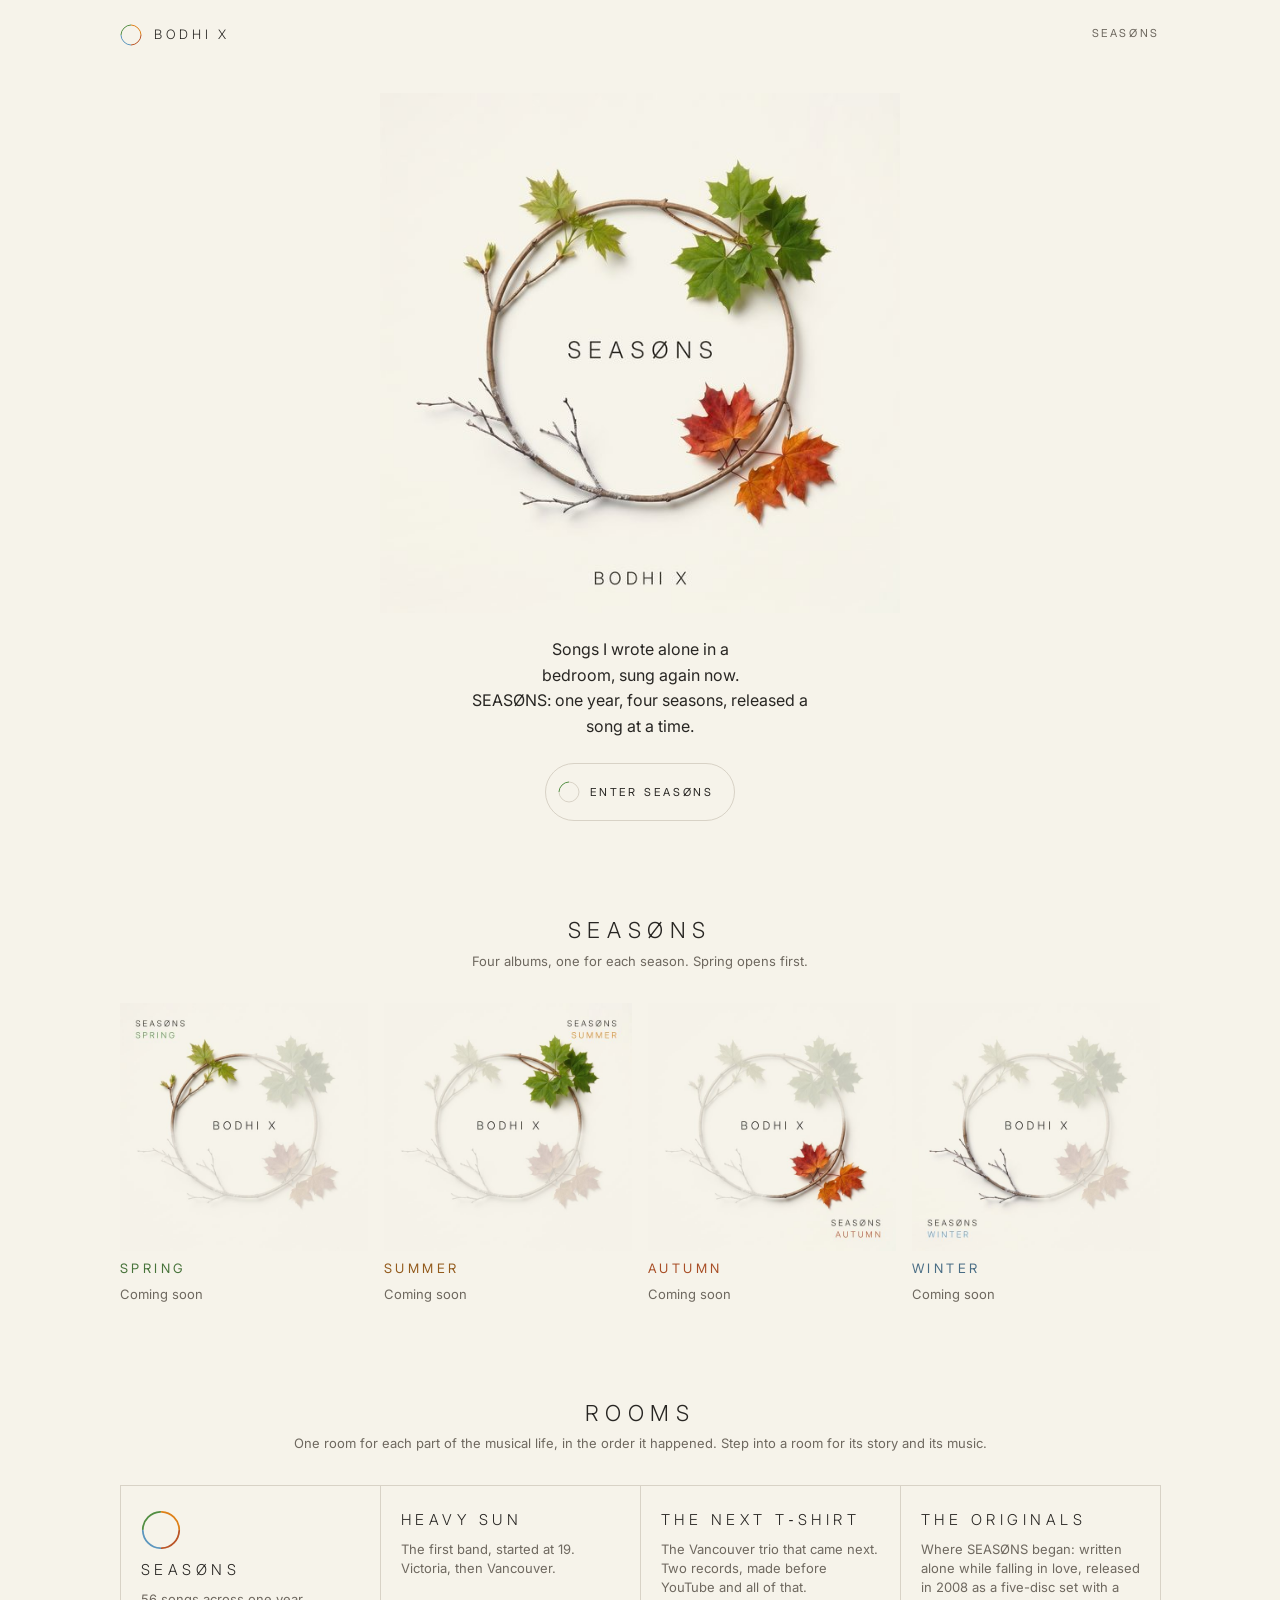
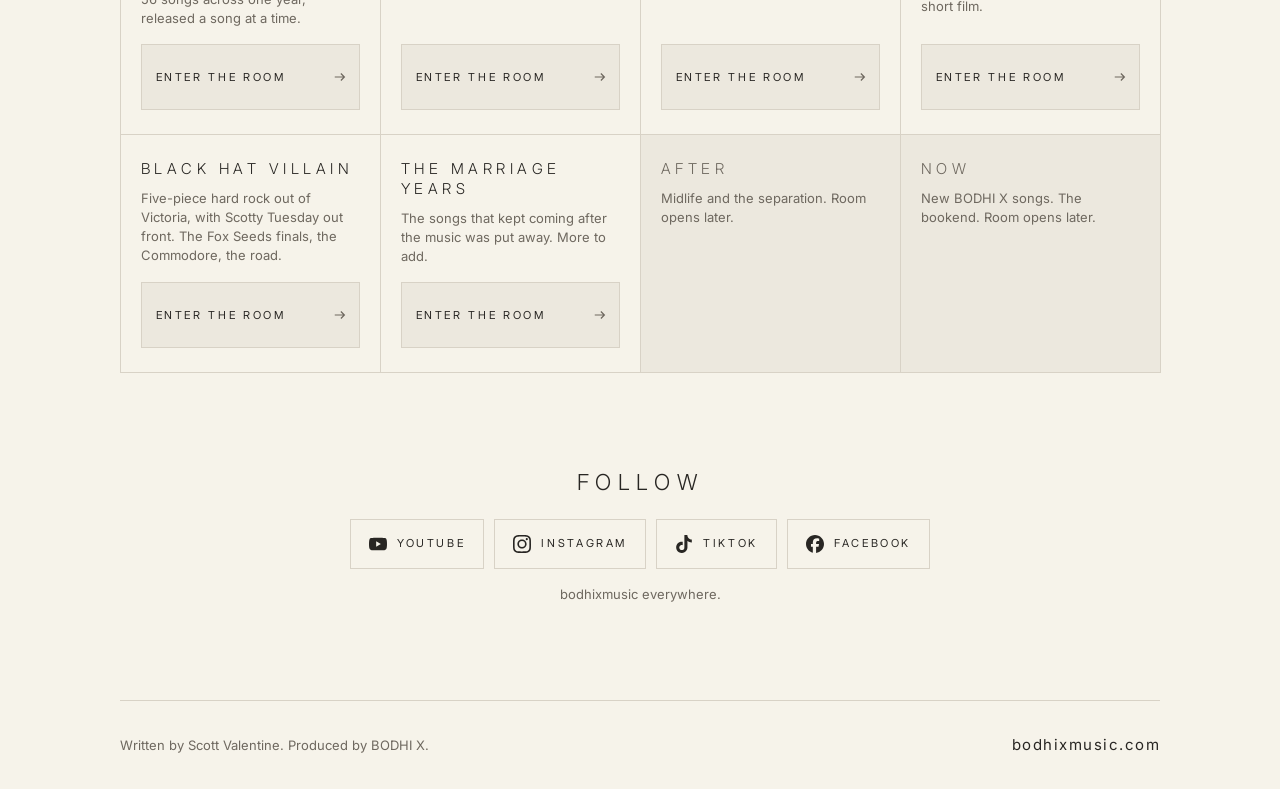
==== commit 940b1d5f: "Every era gets its own room page: Heavy Sun, The Next T-Shirt, The originals, The marriage years; ho" ====
--- a/index.html
+++ b/index.html
@@ -54,17 +54,16 @@
 
   <section class="eras-wrap" aria-labelledby="eras-title">
     <h2 id="eras-title" class="bx-caps section-title">Rooms</h2>
-    <p class="bx-note lead">One room for each part of the musical life, in the order it happened. SEASØNS is open. The older rooms link to where that music lives now.</p>
+    <p class="bx-note lead">One room for each part of the musical life, in the order it happened. Step into a room for its story and its music.</p>
     <div class="bx-eras">
       <a class="bx-era open" href="/seasons/"><img class="mark" src="/assets/marks/ring-year.svg" alt="" width="40" height="40"><span class="bx-caps bx-title">SEASØNS</span><span class="bx-note">56 songs across one year, released a song at a time.</span><span class="era-links"><span class="room-link enter"><span class="rl-text"><span class="rl-label">Enter the room</span></span><svg class="go" aria-hidden="true" focusable="false" viewBox="0 0 16 16"><path d="M2 8h11M9 4l4 4-4 4" fill="none" stroke="currentColor" stroke-width="1.4"/></svg></span></span></a>
-      <div class="bx-era linked"><span class="bx-caps bx-title">Heavy Sun</span><span class="bx-note">The first band, started at 19. Victoria, then Vancouver.</span><span class="era-links"><a class="room-link" href="https://scottytuesday.bandcamp.com/album/greatest-hits" rel="me noopener" target="_blank" aria-label="Greatest Hits on Bandcamp (opens in a new tab)"><svg class="ico" aria-hidden="true" focusable="false"><use href="#i-bandcamp"/></svg><span class="rl-text"><span class="rl-label">Greatest Hits</span><span class="rl-sub">on Bandcamp</span></span><svg class="go" aria-hidden="true" focusable="false" viewBox="0 0 16 16"><path d="M5 3h8v8M13 3 3 13" fill="none" stroke="currentColor" stroke-width="1.4"/></svg></a></span></div>
-      <div class="bx-era linked"><span class="bx-caps bx-title">The Next T&#8209;Shirt</span><span class="bx-note">The Vancouver trio that came next. Two records, made before YouTube and all of that.</span><span class="era-links"><a class="room-link" href="https://scottytuesday.bandcamp.com/album/the-next-t-shirt" rel="me noopener" target="_blank" aria-label="The Next T&#8209;Shirt on Bandcamp (opens in a new tab)"><svg class="ico" aria-hidden="true" focusable="false"><use href="#i-bandcamp"/></svg><span class="rl-text"><span class="rl-label">The Next T&#8209;Shirt</span><span class="rl-sub">on Bandcamp</span></span><svg class="go" aria-hidden="true" focusable="false" viewBox="0 0 16 16"><path d="M5 3h8v8M13 3 3 13" fill="none" stroke="currentColor" stroke-width="1.4"/></svg></a><a class="room-link" href="https://scottytuesday.bandcamp.com/album/the-fifth-floor" rel="me noopener" target="_blank" aria-label="The Fifth Floor on Bandcamp (opens in a new tab)"><svg class="ico" aria-hidden="true" focusable="false"><use href="#i-bandcamp"/></svg><span class="rl-text"><span class="rl-label">The Fifth Floor</span><span class="rl-sub">on Bandcamp</span></span><svg class="go" aria-hidden="true" focusable="false" viewBox="0 0 16 16"><path d="M5 3h8v8M13 3 3 13" fill="none" stroke="currentColor" stroke-width="1.4"/></svg></a></span></div>
-      <div class="bx-era linked"><span class="bx-caps bx-title">The originals</span><span class="bx-note">Where SEASØNS began. Written and recorded alone in a Vancouver apartment while falling in love, released in 2008 as Scott Valentine Presents: five discs, one CD for each season, plus a DVD short film. A song a week for a year, and free downloads on seed cards you could plant. Remastered in 2019 as Scotty Tuesday.</span><span class="era-links"><a class="room-link" href="https://scottytuesday.bandcamp.com/album/seasons-original-masters" rel="me noopener" target="_blank" aria-label="Seasons on Bandcamp (opens in a new tab)"><svg class="ico" aria-hidden="true" focusable="false"><use href="#i-bandcamp"/></svg><span class="rl-text"><span class="rl-label">Seasons</span><span class="rl-sub">on Bandcamp</span></span><svg class="go" aria-hidden="true" focusable="false" viewBox="0 0 16 16"><path d="M5 3h8v8M13 3 3 13" fill="none" stroke="currentColor" stroke-width="1.4"/></svg></a><a class="room-link" href="https://open.spotify.com/artist/1jKYWx4scefBPx9Z6tCu8C" rel="me noopener" target="_blank" aria-label="Spotify (opens in a new tab)"><svg class="ico" aria-hidden="true" focusable="false"><use href="#i-spotify"/></svg><span class="rl-text"><span class="rl-label">Spotify</span></span><svg class="go" aria-hidden="true" focusable="false" viewBox="0 0 16 16"><path d="M5 3h8v8M13 3 3 13" fill="none" stroke="currentColor" stroke-width="1.4"/></svg></a><a class="room-link" href="https://www.youtube.com/@ScottValentine1975" rel="me noopener" target="_blank" aria-label="YouTube (opens in a new tab)"><svg class="ico" aria-hidden="true" focusable="false"><use href="#i-youtube"/></svg><span class="rl-text"><span class="rl-label">YouTube</span></span><svg class="go" aria-hidden="true" focusable="false" viewBox="0 0 16 16"><path d="M5 3h8v8M13 3 3 13" fill="none" stroke="currentColor" stroke-width="1.4"/></svg></a></span></div>
+      <a class="bx-era open" href="/heavy-sun/"><span class="bx-caps bx-title">Heavy Sun</span><span class="bx-note">The first band, started at 19. Victoria, then Vancouver.</span><span class="era-links"><span class="room-link enter"><span class="rl-text"><span class="rl-label">Enter the room</span></span><svg class="go" aria-hidden="true" focusable="false" viewBox="0 0 16 16"><path d="M2 8h11M9 4l4 4-4 4" fill="none" stroke="currentColor" stroke-width="1.4"/></svg></span></span></a>
+      <a class="bx-era open" href="/the-next-t-shirt/"><span class="bx-caps bx-title">The Next T&#8209;Shirt</span><span class="bx-note">The Vancouver trio that came next. Two records, made before YouTube and all of that.</span><span class="era-links"><span class="room-link enter"><span class="rl-text"><span class="rl-label">Enter the room</span></span><svg class="go" aria-hidden="true" focusable="false" viewBox="0 0 16 16"><path d="M2 8h11M9 4l4 4-4 4" fill="none" stroke="currentColor" stroke-width="1.4"/></svg></span></span></a>
+      <a class="bx-era open" href="/the-originals/"><span class="bx-caps bx-title">The originals</span><span class="bx-note">Where SEASØNS began: written alone while falling in love, released in 2008 as a five-disc set with a short film.</span><span class="era-links"><span class="room-link enter"><span class="rl-text"><span class="rl-label">Enter the room</span></span><svg class="go" aria-hidden="true" focusable="false" viewBox="0 0 16 16"><path d="M2 8h11M9 4l4 4-4 4" fill="none" stroke="currentColor" stroke-width="1.4"/></svg></span></span></a>
       <a class="bx-era open" href="/black-hat-villain/"><span class="bx-caps bx-title">Black Hat Villain</span><span class="bx-note">Five-piece hard rock out of Victoria, with Scotty Tuesday out front. The Fox Seeds finals, the Commodore, the road.</span><span class="era-links"><span class="room-link enter"><span class="rl-text"><span class="rl-label">Enter the room</span></span><svg class="go" aria-hidden="true" focusable="false" viewBox="0 0 16 16"><path d="M2 8h11M9 4l4 4-4 4" fill="none" stroke="currentColor" stroke-width="1.4"/></svg></span></span></a>
-      <div class="bx-era linked"><span class="bx-caps bx-title">The marriage years</span><span class="bx-note">The songs that kept coming after the music was put away, with early takes of SEASØNS songs. More to add.</span><span class="era-links"><a class="room-link" href="https://scottytuesday.bandcamp.com/album/unreleased-gems" rel="me noopener" target="_blank" aria-label="Unreleased Gems on Bandcamp (opens in a new tab)"><svg class="ico" aria-hidden="true" focusable="false"><use href="#i-bandcamp"/></svg><span class="rl-text"><span class="rl-label">Unreleased Gems</span><span class="rl-sub">on Bandcamp</span></span><svg class="go" aria-hidden="true" focusable="false" viewBox="0 0 16 16"><path d="M5 3h8v8M13 3 3 13" fill="none" stroke="currentColor" stroke-width="1.4"/></svg></a></span></div>
+      <a class="bx-era open" href="/the-marriage-years/"><span class="bx-caps bx-title">The marriage years</span><span class="bx-note">The songs that kept coming after the music was put away. More to add.</span><span class="era-links"><span class="room-link enter"><span class="rl-text"><span class="rl-label">Enter the room</span></span><svg class="go" aria-hidden="true" focusable="false" viewBox="0 0 16 16"><path d="M2 8h11M9 4l4 4-4 4" fill="none" stroke="currentColor" stroke-width="1.4"/></svg></span></span></a>
       <div class="bx-era closed"><span class="bx-caps bx-title">After</span><span class="bx-note">Midlife and the separation. Room opens later.</span></div>
       <div class="bx-era closed"><span class="bx-caps bx-title">Now</span><span class="bx-note">New BODHI X songs. The bookend. Room opens later.</span></div>
-      <div class="bx-era linked"><span class="bx-caps bx-title">Everything so far</span><span class="bx-note">Every album from every room, to stream or buy as downloads.</span><span class="era-links"><a class="room-link" href="https://scottytuesday.bandcamp.com" rel="me noopener" target="_blank" aria-label="All albums on Bandcamp (opens in a new tab)"><svg class="ico" aria-hidden="true" focusable="false"><use href="#i-bandcamp"/></svg><span class="rl-text"><span class="rl-label">All albums</span><span class="rl-sub">on Bandcamp</span></span><svg class="go" aria-hidden="true" focusable="false" viewBox="0 0 16 16"><path d="M5 3h8v8M13 3 3 13" fill="none" stroke="currentColor" stroke-width="1.4"/></svg></a></span></div>
     </div>
   </section>
 
--- a/assets/css/site.css
+++ b/assets/css/site.css
@@ -51,8 +51,9 @@
 main,.hero,.seasons,.eras-wrap,.follow{min-width:0;max-width:100%}
 .eras-wrap .bx-eras{grid-template-columns:repeat(auto-fit,minmax(min(200px,100%),1fr))}
 .bx-era,.bx-era .bx-title{min-width:0;overflow-wrap:anywhere}
-/* rooms grid: three across on wide screens so nine rooms sit in a square */
-.eras-wrap .bx-eras{max-width:780px}
+/* rooms grid: four across on wide screens so eight rooms sit in two rows */
+.eras-wrap .bx-eras{max-width:1040px}
+@media (min-width:900px){.eras-wrap .bx-eras{grid-template-columns:repeat(4,minmax(0,1fr))}}
 /* room links v2: stacked, look like buttons, platform icon first */
 .bx-era.linked{background:var(--paper)}
 .era-links{display:flex;flex-direction:column;align-items:stretch;gap:8px;margin-top:auto;padding-top:6px}
@@ -72,4 +73,4 @@
 .follow-link{display:inline-flex;align-items:center;gap:10px;min-height:48px;padding:0 18px;border:1px solid var(--ghost);background:var(--paper);color:var(--ink);text-decoration:none;font-size:11px;letter-spacing:.24em;text-transform:uppercase;font-variation-settings:"opsz" 32;transition:background .2s,color .2s,border-color .2s}
 .follow-link .ico{width:18px;height:18px;fill:currentColor;flex:none}
 .follow-link:hover,.follow-link:focus-visible{background:var(--ink);border-color:var(--ink);color:var(--paper)}
-@media (max-width:420px){.follow .follow-links{display:grid;grid-template-columns:1fr 1fr;gap:10px;width:100%}.follow-link{justify-content:center;padding:0 10px}}
+@media (max-width:420px){.follow .follow-links{display:grid;grid-template-columns:1fr 1fr;gap:10px;width:100%}.follow-links li{display:flex}.follow-link{flex:1;justify-content:center;padding:0 10px}}
